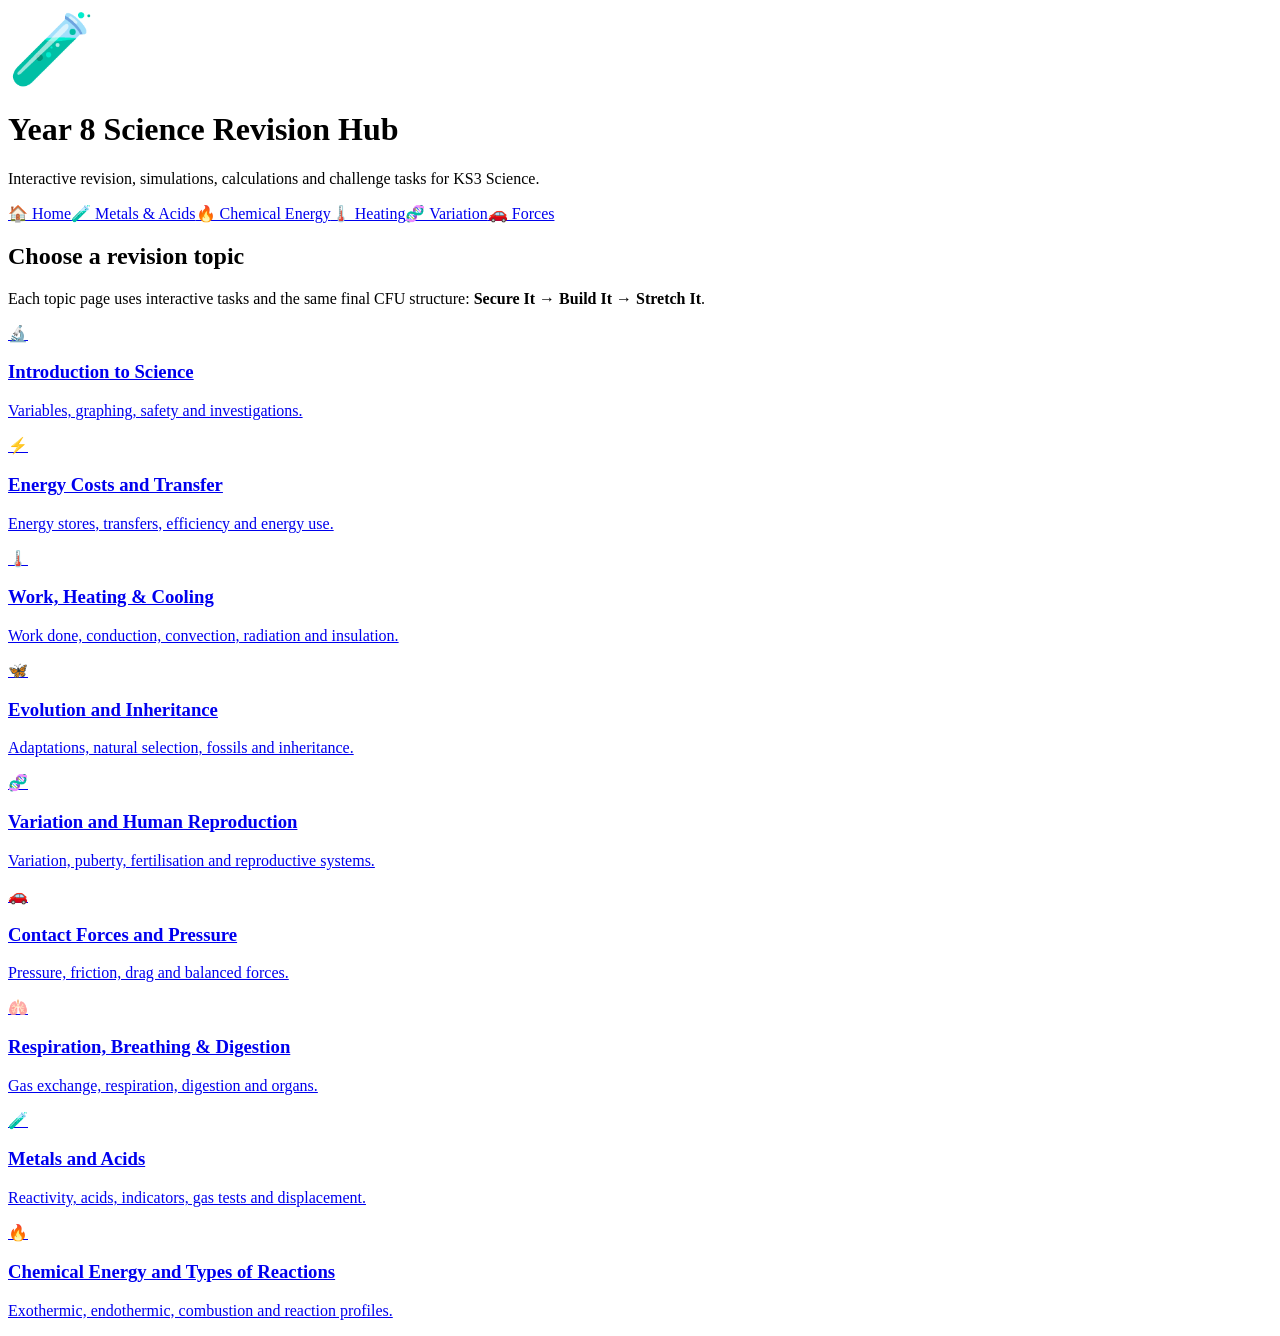
==== index.html @ afc03315 "initial year 8 revision build" ====
<!DOCTYPE html><html lang="en"><head><meta charset="UTF-8"><meta name="viewport" content="width=device-width, initial-scale=1.0"><title>Year 8 Science Revision Hub</title><link rel="stylesheet" href="styles.css"></head><body>
<div class="hero"><div style="font-size:70px">🧪</div><h1>Year 8 Science Revision Hub</h1><p>Interactive revision, simulations, calculations and challenge tasks for KS3 Science.</p></div>
<div class="topnav"><a href="index.html">🏠 Home</a><a href="metals-acids.html">🧪 Metals & Acids</a><a href="chemical-energy-reactions.html">🔥 Chemical Energy</a><a href="work-heating-cooling.html">🌡️ Heating</a><a href="variation-human-reproduction.html">🧬 Variation</a><a href="forces-pressure.html">🚗 Forces</a></div>
<section><h2>Choose a revision topic</h2><p>Each topic page uses interactive tasks and the same final CFU structure: <strong>Secure It → Build It → Stretch It</strong>.</p>
<div class="card-grid">
<a href="introduction-science.html" class="card topic-card"><div class="emoji">🔬</div><h3>Introduction to Science</h3><p>Variables, graphing, safety and investigations.</p></a>
<a href="energy-transfer.html" class="card topic-card"><div class="emoji">⚡</div><h3>Energy Costs and Transfer</h3><p>Energy stores, transfers, efficiency and energy use.</p></a>
<a href="work-heating-cooling.html" class="card topic-card"><div class="emoji">🌡️</div><h3>Work, Heating & Cooling</h3><p>Work done, conduction, convection, radiation and insulation.</p></a>
<a href="evolution-inheritance.html" class="card topic-card"><div class="emoji">🦋</div><h3>Evolution and Inheritance</h3><p>Adaptations, natural selection, fossils and inheritance.</p></a>
<a href="variation-human-reproduction.html" class="card topic-card"><div class="emoji">🧬</div><h3>Variation and Human Reproduction</h3><p>Variation, puberty, fertilisation and reproductive systems.</p></a>
<a href="forces-pressure.html" class="card topic-card"><div class="emoji">🚗</div><h3>Contact Forces and Pressure</h3><p>Pressure, friction, drag and balanced forces.</p></a>
<a href="respiration-digestion.html" class="card topic-card"><div class="emoji">🫁</div><h3>Respiration, Breathing & Digestion</h3><p>Gas exchange, respiration, digestion and organs.</p></a>
<a href="metals-acids.html" class="card topic-card"><div class="emoji">🧪</div><h3>Metals and Acids</h3><p>Reactivity, acids, indicators, gas tests and displacement.</p></a>
<a href="chemical-energy-reactions.html" class="card topic-card"><div class="emoji">🔥</div><h3>Chemical Energy and Types of Reactions</h3><p>Exothermic, endothermic, combustion and reaction profiles.</p></a>
</div></section></body></html>
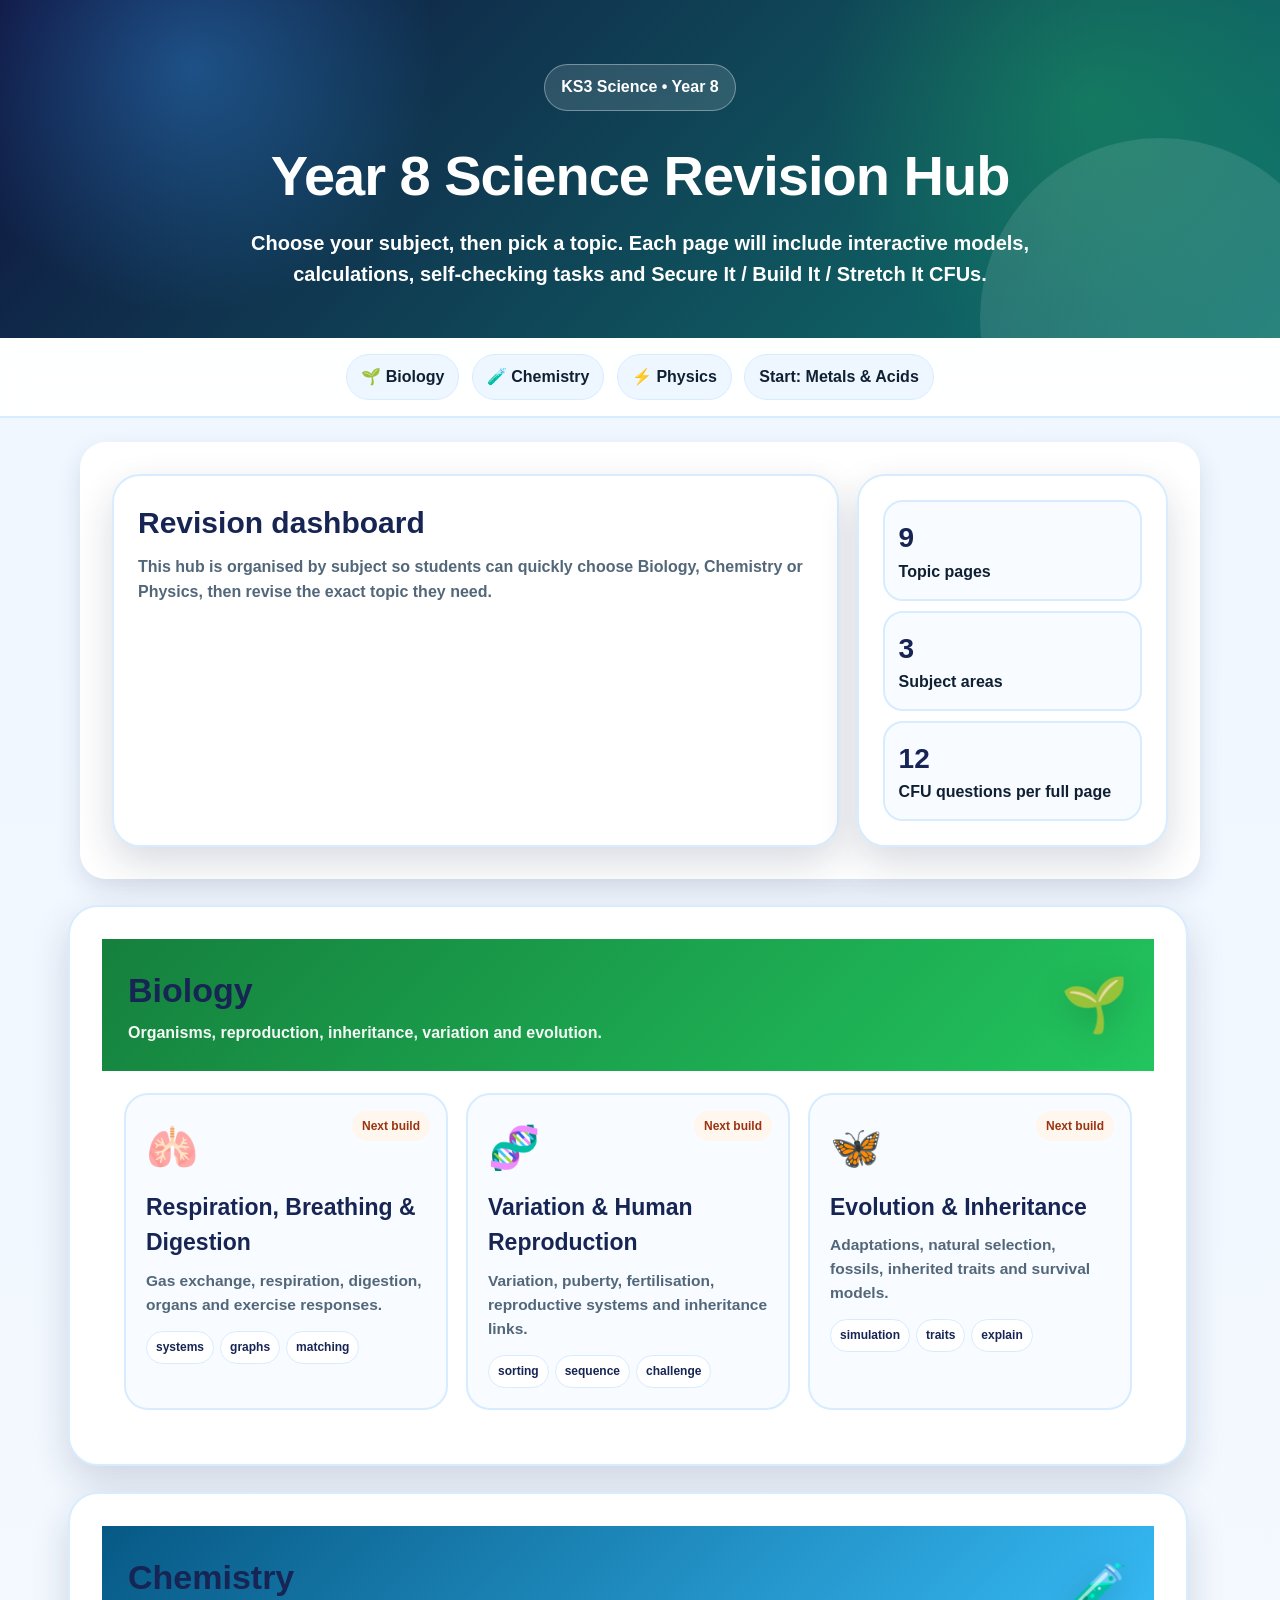
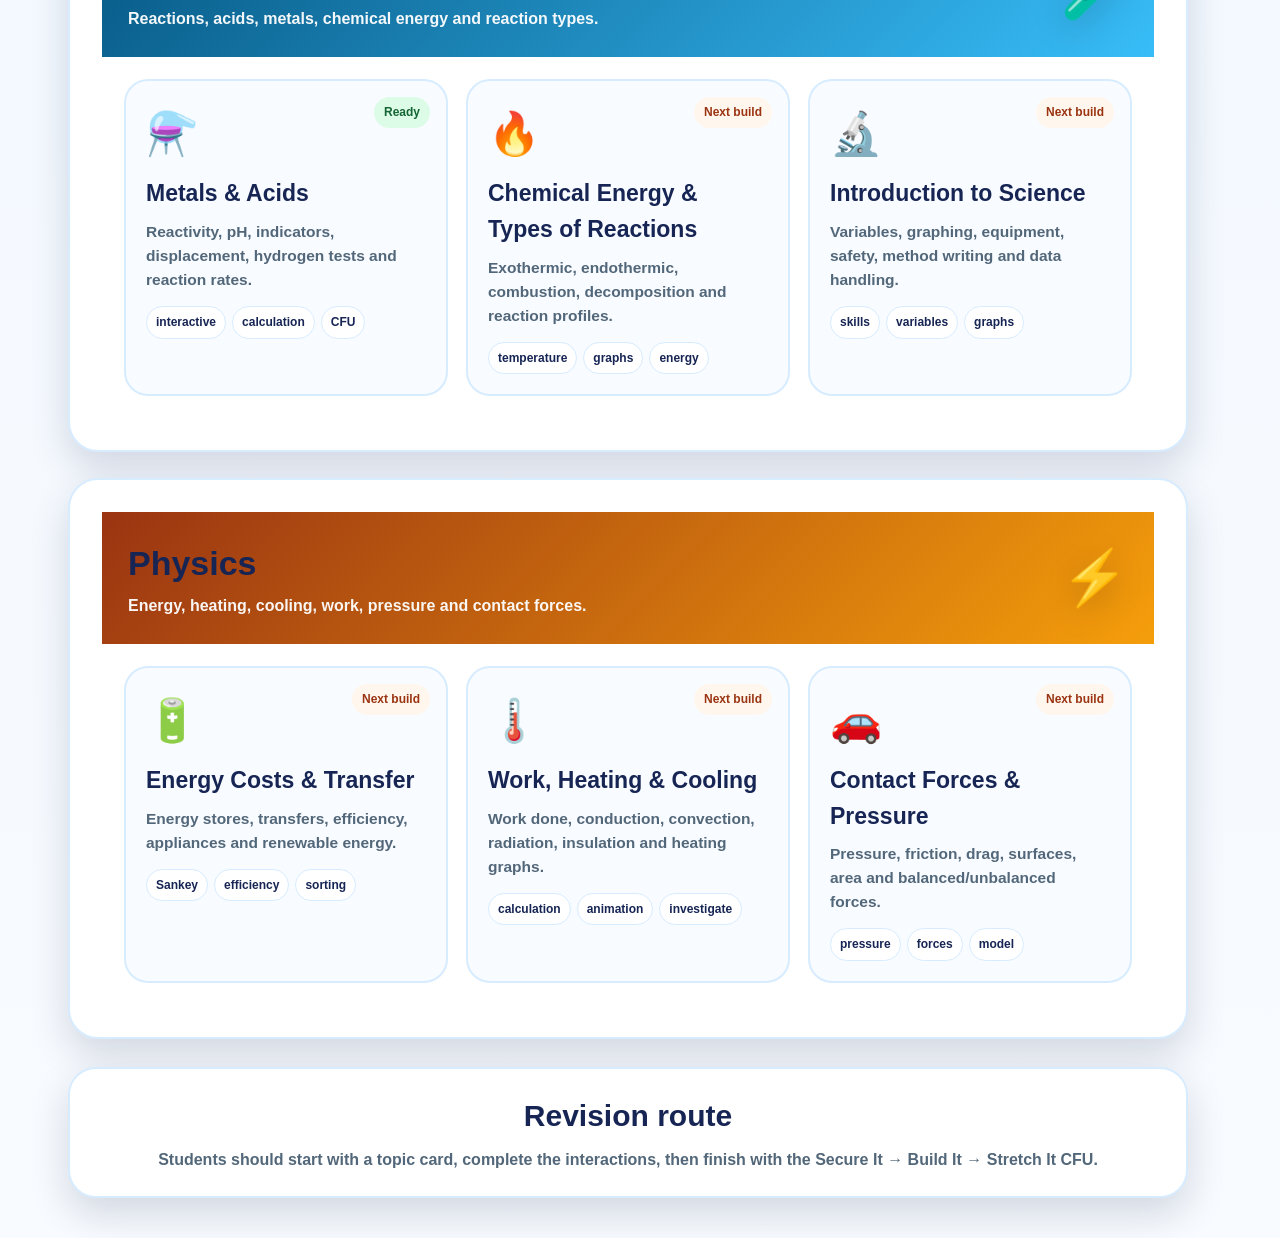
==== commit e6df5a19: "Add files via upload" ====
--- a/index.html
+++ b/index.html
@@ -1,15 +1,316 @@
-<!DOCTYPE html><html lang="en"><head><meta charset="UTF-8"><meta name="viewport" content="width=device-width, initial-scale=1.0"><title>Year 8 Science Revision Hub</title><link rel="stylesheet" href="styles.css"></head><body>
-<div class="hero"><div style="font-size:70px">🧪</div><h1>Year 8 Science Revision Hub</h1><p>Interactive revision, simulations, calculations and challenge tasks for KS3 Science.</p></div>
-<div class="topnav"><a href="index.html">🏠 Home</a><a href="metals-acids.html">🧪 Metals & Acids</a><a href="chemical-energy-reactions.html">🔥 Chemical Energy</a><a href="work-heating-cooling.html">🌡️ Heating</a><a href="variation-human-reproduction.html">🧬 Variation</a><a href="forces-pressure.html">🚗 Forces</a></div>
-<section><h2>Choose a revision topic</h2><p>Each topic page uses interactive tasks and the same final CFU structure: <strong>Secure It → Build It → Stretch It</strong>.</p>
-<div class="card-grid">
-<a href="introduction-science.html" class="card topic-card"><div class="emoji">🔬</div><h3>Introduction to Science</h3><p>Variables, graphing, safety and investigations.</p></a>
-<a href="energy-transfer.html" class="card topic-card"><div class="emoji">⚡</div><h3>Energy Costs and Transfer</h3><p>Energy stores, transfers, efficiency and energy use.</p></a>
-<a href="work-heating-cooling.html" class="card topic-card"><div class="emoji">🌡️</div><h3>Work, Heating & Cooling</h3><p>Work done, conduction, convection, radiation and insulation.</p></a>
-<a href="evolution-inheritance.html" class="card topic-card"><div class="emoji">🦋</div><h3>Evolution and Inheritance</h3><p>Adaptations, natural selection, fossils and inheritance.</p></a>
-<a href="variation-human-reproduction.html" class="card topic-card"><div class="emoji">🧬</div><h3>Variation and Human Reproduction</h3><p>Variation, puberty, fertilisation and reproductive systems.</p></a>
-<a href="forces-pressure.html" class="card topic-card"><div class="emoji">🚗</div><h3>Contact Forces and Pressure</h3><p>Pressure, friction, drag and balanced forces.</p></a>
-<a href="respiration-digestion.html" class="card topic-card"><div class="emoji">🫁</div><h3>Respiration, Breathing & Digestion</h3><p>Gas exchange, respiration, digestion and organs.</p></a>
-<a href="metals-acids.html" class="card topic-card"><div class="emoji">🧪</div><h3>Metals and Acids</h3><p>Reactivity, acids, indicators, gas tests and displacement.</p></a>
-<a href="chemical-energy-reactions.html" class="card topic-card"><div class="emoji">🔥</div><h3>Chemical Energy and Types of Reactions</h3><p>Exothermic, endothermic, combustion and reaction profiles.</p></a>
-</div></section></body></html>+<!DOCTYPE html>
+<html lang="en">
+<head>
+<meta charset="UTF-8">
+<meta name="viewport" content="width=device-width, initial-scale=1.0">
+<title>Year 8 Science Revision Hub</title>
+<link rel="stylesheet" href="styles.css">
+<style>
+:root{
+  --ink:#102033;
+  --muted:#526779;
+  --blue:#38a7ff;
+  --green:#22c55e;
+  --orange:#f59e0b;
+  --purple:#8b5cf6;
+  --red:#ef4444;
+  --bio:#16a34a;
+  --chem:#0ea5e9;
+  --phys:#f97316;
+  --soft:#f8fbff;
+  --border:#d7ecff;
+  --shadow:0 16px 38px rgba(20,30,70,.16);
+}
+*{box-sizing:border-box}
+body{margin:0;font-family:Arial,sans-serif;background:linear-gradient(180deg,#eef6ff,#f8fbff);color:var(--ink)}
+.hero{
+  background:
+    radial-gradient(circle at 15% 20%,rgba(56,167,255,.35),transparent 22%),
+    radial-gradient(circle at 85% 30%,rgba(34,197,94,.28),transparent 24%),
+    linear-gradient(135deg,#10133f,#0f766e);
+  color:white;
+  padding:64px 24px 48px;
+  text-align:center;
+  position:relative;
+  overflow:hidden;
+}
+.hero::after{
+  content:"";
+  position:absolute;
+  inset:auto -60px -160px auto;
+  width:360px;
+  height:360px;
+  border-radius:50%;
+  background:rgba(255,255,255,.11);
+}
+.hero-badge{
+  display:inline-block;
+  padding:10px 16px;
+  border:1px solid rgba(255,255,255,.35);
+  background:rgba(255,255,255,.13);
+  border-radius:999px;
+  font-weight:800;
+  margin-bottom:12px;
+}
+.hero h1{font-size:56px;margin:10px 0 8px;letter-spacing:-1px}
+.hero p{font-size:20px;font-weight:700;margin:0 auto;max-width:850px}
+.quicknav{
+  position:sticky;
+  top:0;
+  z-index:20;
+  background:rgba(255,255,255,.94);
+  backdrop-filter:blur(10px);
+  border-bottom:2px solid var(--border);
+  padding:12px;
+  text-align:center;
+}
+.quicknav a{
+  display:inline-block;
+  text-decoration:none;
+  color:var(--ink);
+  font-weight:800;
+  background:#eef6ff;
+  border:1px solid var(--border);
+  padding:10px 14px;
+  border-radius:999px;
+  margin:4px;
+}
+.wrap{max-width:1180px;margin:24px auto;padding:0 18px}
+.intro-grid{display:grid;grid-template-columns:1.4fr .6fr;gap:18px;margin-bottom:20px}
+.panel{
+  background:white;
+  border:2px solid var(--border);
+  border-radius:28px;
+  box-shadow:var(--shadow);
+  padding:24px;
+}
+.panel h2{margin:0 0 8px;color:#172554;font-size:30px}
+.panel p{margin:0;color:var(--muted);font-weight:650}
+.stats{display:grid;grid-template-columns:1fr;gap:10px}
+.stat{
+  background:#f8fbff;
+  border:2px solid var(--border);
+  border-radius:20px;
+  padding:14px;
+  font-weight:900;
+}
+.stat strong{display:block;font-size:28px;color:#172554}
+.subject-section{
+  margin:26px 0;
+  background:white;
+  border:2px solid var(--border);
+  border-radius:30px;
+  box-shadow:var(--shadow);
+  overflow:hidden;
+}
+.subject-head{
+  display:flex;
+  align-items:center;
+  justify-content:space-between;
+  gap:16px;
+  padding:24px 26px;
+  color:white;
+}
+.subject-head h2{font-size:34px;margin:0}
+.subject-head p{margin:4px 0 0;font-weight:700;opacity:.95}
+.subject-bio .subject-head{background:linear-gradient(135deg,#15803d,#22c55e)}
+.subject-chem .subject-head{background:linear-gradient(135deg,#075985,#38bdf8)}
+.subject-phys .subject-head{background:linear-gradient(135deg,#9a3412,#f59e0b)}
+.subject-icon{font-size:54px;filter:drop-shadow(0 8px 16px rgba(0,0,0,.18))}
+.topic-grid{
+  display:grid;
+  grid-template-columns:repeat(3,1fr);
+  gap:18px;
+  padding:22px;
+}
+.topic-card{
+  display:block;
+  text-decoration:none;
+  color:var(--ink);
+  border:2px solid var(--border);
+  border-radius:24px;
+  padding:20px;
+  background:#f8fbff;
+  min-height:205px;
+  position:relative;
+  transition:.22s;
+}
+.topic-card:hover{
+  transform:translateY(-5px);
+  box-shadow:0 14px 30px rgba(20,30,70,.14);
+  background:white;
+}
+.topic-card .emoji{font-size:42px;margin-bottom:10px}
+.topic-card h3{font-size:23px;margin:0 0 8px;color:#172554}
+.topic-card p{font-size:15.5px;margin:0 0 14px;color:#526779;font-weight:650}
+.tag-row{display:flex;gap:6px;flex-wrap:wrap;margin-top:12px}
+.tag{
+  display:inline-block;
+  padding:6px 9px;
+  border-radius:999px;
+  background:white;
+  border:1px solid var(--border);
+  font-size:12px;
+  font-weight:900;
+  color:#172554;
+}
+.status{
+  position:absolute;
+  top:16px;
+  right:16px;
+  border-radius:999px;
+  padding:6px 10px;
+  font-size:12px;
+  font-weight:900;
+}
+.ready{background:#dcfce7;color:#166534}
+.next{background:#fff7ed;color:#9a3412}
+.footer-panel{
+  margin:28px 0 40px;
+  text-align:center;
+}
+.footer-panel h2{font-size:30px;margin:0 0 8px}
+.footer-panel p{font-weight:700;color:var(--muted)}
+@media(max-width:900px){
+  .hero h1{font-size:42px}
+  .intro-grid{grid-template-columns:1fr}
+  .topic-grid{grid-template-columns:1fr}
+  .subject-head{align-items:flex-start}
+}
+</style>
+</head>
+<body>
+
+<header class="hero">
+  <div class="hero-badge">KS3 Science • Year 8</div>
+  <h1>Year 8 Science Revision Hub</h1>
+  <p>Choose your subject, then pick a topic. Each page will include interactive models, calculations, self-checking tasks and Secure It / Build It / Stretch It CFUs.</p>
+</header>
+
+<nav class="quicknav">
+  <a href="#biology">🌱 Biology</a>
+  <a href="#chemistry">🧪 Chemistry</a>
+  <a href="#physics">⚡ Physics</a>
+  <a href="metals-acids.html">Start: Metals & Acids</a>
+</nav>
+
+<main class="wrap">
+  <section class="intro-grid">
+    <div class="panel">
+      <h2>Revision dashboard</h2>
+      <p>This hub is organised by subject so students can quickly choose Biology, Chemistry or Physics, then revise the exact topic they need.</p>
+    </div>
+    <div class="panel stats">
+      <div class="stat"><strong>9</strong>Topic pages</div>
+      <div class="stat"><strong>3</strong>Subject areas</div>
+      <div class="stat"><strong>12</strong>CFU questions per full page</div>
+    </div>
+  </section>
+
+  <section class="subject-section subject-bio" id="biology">
+    <div class="subject-head">
+      <div>
+        <h2>Biology</h2>
+        <p>Organisms, reproduction, inheritance, variation and evolution.</p>
+      </div>
+      <div class="subject-icon">🌱</div>
+    </div>
+    <div class="topic-grid">
+      <a class="topic-card" href="respiration-digestion.html">
+        <span class="status next">Next build</span>
+        <div class="emoji">🫁</div>
+        <h3>Respiration, Breathing & Digestion</h3>
+        <p>Gas exchange, respiration, digestion, organs and exercise responses.</p>
+        <div class="tag-row"><span class="tag">systems</span><span class="tag">graphs</span><span class="tag">matching</span></div>
+      </a>
+      <a class="topic-card" href="variation-human-reproduction.html">
+        <span class="status next">Next build</span>
+        <div class="emoji">🧬</div>
+        <h3>Variation & Human Reproduction</h3>
+        <p>Variation, puberty, fertilisation, reproductive systems and inheritance links.</p>
+        <div class="tag-row"><span class="tag">sorting</span><span class="tag">sequence</span><span class="tag">challenge</span></div>
+      </a>
+      <a class="topic-card" href="evolution-inheritance.html">
+        <span class="status next">Next build</span>
+        <div class="emoji">🦋</div>
+        <h3>Evolution & Inheritance</h3>
+        <p>Adaptations, natural selection, fossils, inherited traits and survival models.</p>
+        <div class="tag-row"><span class="tag">simulation</span><span class="tag">traits</span><span class="tag">explain</span></div>
+      </a>
+    </div>
+  </section>
+
+  <section class="subject-section subject-chem" id="chemistry">
+    <div class="subject-head">
+      <div>
+        <h2>Chemistry</h2>
+        <p>Reactions, acids, metals, chemical energy and reaction types.</p>
+      </div>
+      <div class="subject-icon">🧪</div>
+    </div>
+    <div class="topic-grid">
+      <a class="topic-card" href="metals-acids.html">
+        <span class="status ready">Ready</span>
+        <div class="emoji">⚗️</div>
+        <h3>Metals & Acids</h3>
+        <p>Reactivity, pH, indicators, displacement, hydrogen tests and reaction rates.</p>
+        <div class="tag-row"><span class="tag">interactive</span><span class="tag">calculation</span><span class="tag">CFU</span></div>
+      </a>
+      <a class="topic-card" href="chemical-energy-reactions.html">
+        <span class="status next">Next build</span>
+        <div class="emoji">🔥</div>
+        <h3>Chemical Energy & Types of Reactions</h3>
+        <p>Exothermic, endothermic, combustion, decomposition and reaction profiles.</p>
+        <div class="tag-row"><span class="tag">temperature</span><span class="tag">graphs</span><span class="tag">energy</span></div>
+      </a>
+      <a class="topic-card" href="introduction-science.html">
+        <span class="status next">Next build</span>
+        <div class="emoji">🔬</div>
+        <h3>Introduction to Science</h3>
+        <p>Variables, graphing, equipment, safety, method writing and data handling.</p>
+        <div class="tag-row"><span class="tag">skills</span><span class="tag">variables</span><span class="tag">graphs</span></div>
+      </a>
+    </div>
+  </section>
+
+  <section class="subject-section subject-phys" id="physics">
+    <div class="subject-head">
+      <div>
+        <h2>Physics</h2>
+        <p>Energy, heating, cooling, work, pressure and contact forces.</p>
+      </div>
+      <div class="subject-icon">⚡</div>
+    </div>
+    <div class="topic-grid">
+      <a class="topic-card" href="energy-transfer.html">
+        <span class="status next">Next build</span>
+        <div class="emoji">🔋</div>
+        <h3>Energy Costs & Transfer</h3>
+        <p>Energy stores, transfers, efficiency, appliances and renewable energy.</p>
+        <div class="tag-row"><span class="tag">Sankey</span><span class="tag">efficiency</span><span class="tag">sorting</span></div>
+      </a>
+      <a class="topic-card" href="work-heating-cooling.html">
+        <span class="status next">Next build</span>
+        <div class="emoji">🌡️</div>
+        <h3>Work, Heating & Cooling</h3>
+        <p>Work done, conduction, convection, radiation, insulation and heating graphs.</p>
+        <div class="tag-row"><span class="tag">calculation</span><span class="tag">animation</span><span class="tag">investigate</span></div>
+      </a>
+      <a class="topic-card" href="forces-pressure.html">
+        <span class="status next">Next build</span>
+        <div class="emoji">🚗</div>
+        <h3>Contact Forces & Pressure</h3>
+        <p>Pressure, friction, drag, surfaces, area and balanced/unbalanced forces.</p>
+        <div class="tag-row"><span class="tag">pressure</span><span class="tag">forces</span><span class="tag">model</span></div>
+      </a>
+    </div>
+  </section>
+
+  <section class="panel footer-panel">
+    <h2>Revision route</h2>
+    <p>Students should start with a topic card, complete the interactions, then finish with the Secure It → Build It → Stretch It CFU.</p>
+  </section>
+</main>
+
+</body>
+</html>
--- a/styles.css
+++ b/styles.css
@@ -0,0 +1 @@
+*{box-sizing:border-box}body{margin:0;font-family:Arial,sans-serif;background:#eef6ff;color:#102033;line-height:1.55}.hero{background:linear-gradient(135deg,#10133f,#0f766e);color:white;text-align:center;padding:58px 20px}.hero h1{font-size:48px;margin:10px 0}.hero p{font-size:20px;font-weight:bold}.topnav{position:sticky;top:0;background:white;padding:12px;text-align:center;border-bottom:2px solid #d7ecff;z-index:10}.topnav a{display:inline-block;margin:4px;padding:10px 14px;background:#eef6ff;border-radius:999px;text-decoration:none;color:#102033;font-weight:bold;border:1px solid #d7ecff}section{max-width:1120px;margin:20px auto;background:white;padding:32px;border-radius:26px;box-shadow:0 10px 25px rgba(20,30,70,.12)}h2{font-size:32px;color:#172554;margin-top:0}h3{color:#172554}.card-grid{display:grid;grid-template-columns:repeat(3,1fr);gap:16px}.card,.task,.quiz-card{border:2px solid #d7ecff;border-radius:22px;padding:20px;background:#f8fbff;margin:16px 0}.card a{text-decoration:none;color:inherit}.topic-card{transition:.2s;min-height:190px}.topic-card:hover{transform:translateY(-4px);box-shadow:0 10px 25px rgba(20,30,70,.12)}.topic-card .emoji{font-size:42px}button{border:0;border-radius:999px;padding:12px 16px;font-weight:bold;cursor:pointer;margin:4px}.primary{background:#38a7ff;color:white}.green{background:#22c55e;color:white}.orange{background:#f59e0b;color:white}.pink{background:#ec4899;color:white}.ghost{background:#eef6ff;color:#102033;border:2px solid #d7ecff}.choice-grid{display:grid;grid-template-columns:repeat(2,1fr);gap:10px}.choice{text-align:left;background:white;border:2px solid #d7ecff;color:#102033}.choice.correct{background:#dcfce7;border-color:#22c55e}.choice.wrong{background:#fff1f2;border-color:#ef4444}.feedback{font-weight:bold;margin-top:10px}.ok{color:#15803d}.no{color:#dc2626}.controls,.output{display:grid;grid-template-columns:repeat(3,1fr);gap:12px;margin:16px 0}.control,.output div{background:white;border:2px solid #d7ecff;border-radius:18px;padding:14px;text-align:center;font-weight:bold}input[type=range]{width:100%}.output strong,.control strong{display:block;font-size:24px;color:#172554;margin:6px 0}.answer{display:none;margin-top:14px;background:#dcfce7;border-left:6px solid #22c55e;border-radius:14px;padding:14px;font-weight:bold}.answer.show{display:block}textarea{width:100%;min-height:90px;border:2px solid #d7ecff;border-radius:16px;padding:12px;font-size:16px}.diagram-row{display:grid;grid-template-columns:1.1fr .9fr;gap:18px}.svg-card{background:white;border:2px solid #d7ecff;border-radius:22px;padding:16px;margin:14px 0}svg.model{width:100%;max-width:680px;display:block;margin:auto;background:#fbfdff;border:2px solid #d7ecff;border-radius:22px}.text{font-size:18px;font-weight:800;fill:#172554}.smallText{font-size:14px;font-weight:800;fill:#172554}.info-box{background:#fff7ed;border:2px solid #fed7aa;border-radius:18px;padding:14px;font-weight:bold;color:#7c2d12;margin-top:12px}.quiz-band{padding:18px;border-radius:20px;margin:18px 0}.secure{background:#ecfdf5;border:2px solid #86efac}.build{background:#eef6ff;border:2px solid #93c5fd}.stretch{background:#fff7ed;border:2px solid #fed7aa}.quiz-score{font-size:22px;font-weight:bold;padding:16px;background:#eef6ff;border-radius:18px}.calc-input{display:flex;gap:10px;flex-wrap:wrap;align-items:center;margin-top:10px}.calc-input input{padding:12px;border:2px solid #d7ecff;border-radius:14px;font-size:16px;max-width:150px}.metal-chip{display:inline-block;border:2px solid #d7ecff;background:white;border-radius:14px;padding:10px 14px;margin:6px;font-weight:bold;cursor:pointer}.metal-chip.selected{background:#38a7ff;color:white}.phbox{height:44px;border-radius:14px;border:2px solid #d7ecff;margin-top:10px;background:#ef4444;transition:.3s}.bubble{fill:#38bdf8;opacity:0}.bubbleOn{animation:bubble 1.4s infinite}@keyframes bubble{0%{opacity:0;transform:translateY(0)}50%{opacity:1}100%{opacity:0;transform:translateY(-45px)}}@media(max-width:850px){.card-grid,.controls,.output,.choice-grid,.diagram-row{grid-template-columns:1fr}.topnav{position:static}.hero h1{font-size:36px}.text{font-size:15px}.smallText{font-size:12px}}
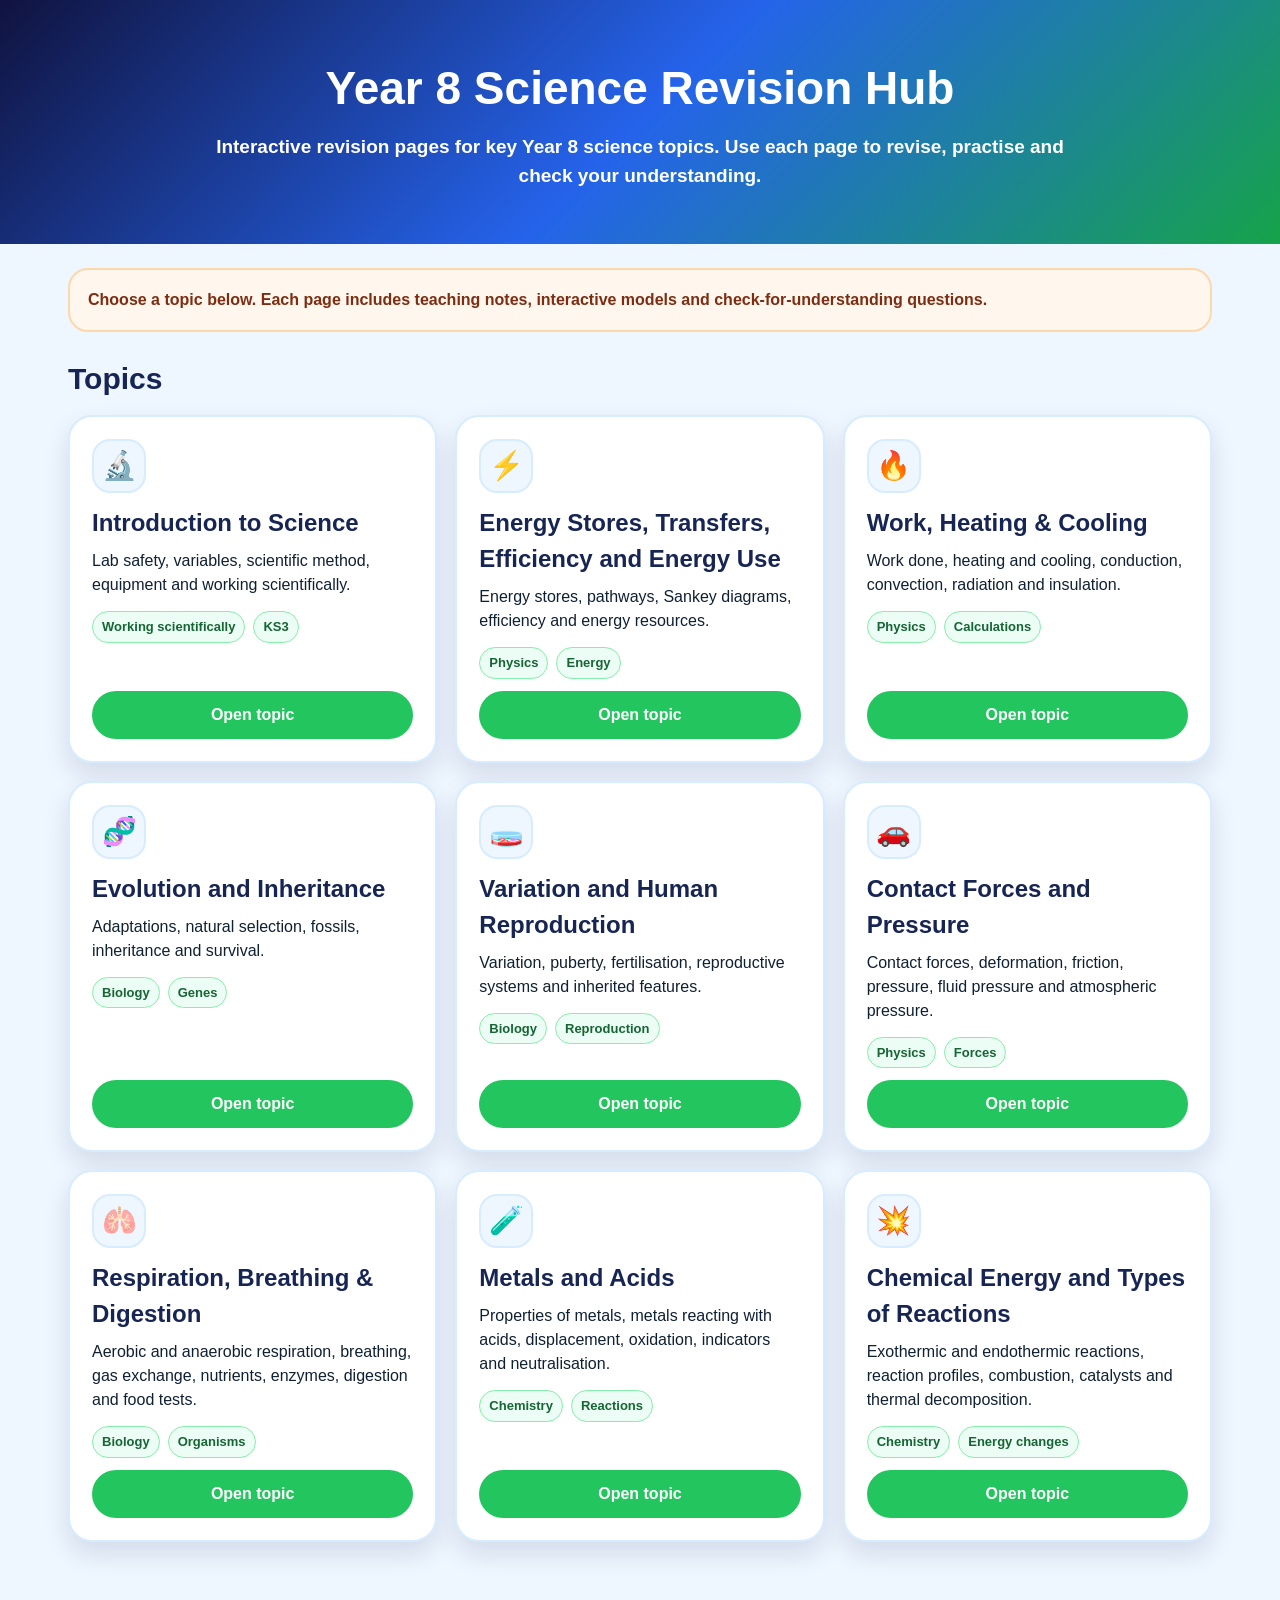
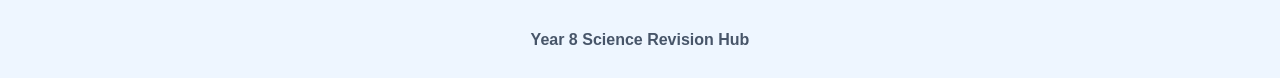
==== commit 1edc0838: "Add files via upload" ====
--- a/index.html
+++ b/index.html
@@ -4,313 +4,91 @@
 <meta charset="UTF-8">
 <meta name="viewport" content="width=device-width, initial-scale=1.0">
 <title>Year 8 Science Revision Hub</title>
-<link rel="stylesheet" href="styles.css">
 <style>
-:root{
-  --ink:#102033;
-  --muted:#526779;
-  --blue:#38a7ff;
-  --green:#22c55e;
-  --orange:#f59e0b;
-  --purple:#8b5cf6;
-  --red:#ef4444;
-  --bio:#16a34a;
-  --chem:#0ea5e9;
-  --phys:#f97316;
-  --soft:#f8fbff;
-  --border:#d7ecff;
-  --shadow:0 16px 38px rgba(20,30,70,.16);
-}
 *{box-sizing:border-box}
-body{margin:0;font-family:Arial,sans-serif;background:linear-gradient(180deg,#eef6ff,#f8fbff);color:var(--ink)}
-.hero{
-  background:
-    radial-gradient(circle at 15% 20%,rgba(56,167,255,.35),transparent 22%),
-    radial-gradient(circle at 85% 30%,rgba(34,197,94,.28),transparent 24%),
-    linear-gradient(135deg,#10133f,#0f766e);
-  color:white;
-  padding:64px 24px 48px;
-  text-align:center;
-  position:relative;
-  overflow:hidden;
-}
-.hero::after{
-  content:"";
-  position:absolute;
-  inset:auto -60px -160px auto;
-  width:360px;
-  height:360px;
-  border-radius:50%;
-  background:rgba(255,255,255,.11);
-}
-.hero-badge{
-  display:inline-block;
-  padding:10px 16px;
-  border:1px solid rgba(255,255,255,.35);
-  background:rgba(255,255,255,.13);
-  border-radius:999px;
-  font-weight:800;
-  margin-bottom:12px;
-}
-.hero h1{font-size:56px;margin:10px 0 8px;letter-spacing:-1px}
-.hero p{font-size:20px;font-weight:700;margin:0 auto;max-width:850px}
-.quicknav{
-  position:sticky;
-  top:0;
-  z-index:20;
-  background:rgba(255,255,255,.94);
-  backdrop-filter:blur(10px);
-  border-bottom:2px solid var(--border);
-  padding:12px;
-  text-align:center;
-}
-.quicknav a{
-  display:inline-block;
-  text-decoration:none;
-  color:var(--ink);
-  font-weight:800;
-  background:#eef6ff;
-  border:1px solid var(--border);
-  padding:10px 14px;
-  border-radius:999px;
-  margin:4px;
-}
-.wrap{max-width:1180px;margin:24px auto;padding:0 18px}
-.intro-grid{display:grid;grid-template-columns:1.4fr .6fr;gap:18px;margin-bottom:20px}
-.panel{
-  background:white;
-  border:2px solid var(--border);
-  border-radius:28px;
-  box-shadow:var(--shadow);
-  padding:24px;
-}
-.panel h2{margin:0 0 8px;color:#172554;font-size:30px}
-.panel p{margin:0;color:var(--muted);font-weight:650}
-.stats{display:grid;grid-template-columns:1fr;gap:10px}
-.stat{
-  background:#f8fbff;
-  border:2px solid var(--border);
-  border-radius:20px;
-  padding:14px;
-  font-weight:900;
-}
-.stat strong{display:block;font-size:28px;color:#172554}
-.subject-section{
-  margin:26px 0;
-  background:white;
-  border:2px solid var(--border);
-  border-radius:30px;
-  box-shadow:var(--shadow);
-  overflow:hidden;
-}
-.subject-head{
-  display:flex;
-  align-items:center;
-  justify-content:space-between;
-  gap:16px;
-  padding:24px 26px;
-  color:white;
-}
-.subject-head h2{font-size:34px;margin:0}
-.subject-head p{margin:4px 0 0;font-weight:700;opacity:.95}
-.subject-bio .subject-head{background:linear-gradient(135deg,#15803d,#22c55e)}
-.subject-chem .subject-head{background:linear-gradient(135deg,#075985,#38bdf8)}
-.subject-phys .subject-head{background:linear-gradient(135deg,#9a3412,#f59e0b)}
-.subject-icon{font-size:54px;filter:drop-shadow(0 8px 16px rgba(0,0,0,.18))}
-.topic-grid{
-  display:grid;
-  grid-template-columns:repeat(3,1fr);
-  gap:18px;
-  padding:22px;
-}
-.topic-card{
-  display:block;
-  text-decoration:none;
-  color:var(--ink);
-  border:2px solid var(--border);
-  border-radius:24px;
-  padding:20px;
-  background:#f8fbff;
-  min-height:205px;
-  position:relative;
-  transition:.22s;
-}
-.topic-card:hover{
-  transform:translateY(-5px);
-  box-shadow:0 14px 30px rgba(20,30,70,.14);
-  background:white;
-}
-.topic-card .emoji{font-size:42px;margin-bottom:10px}
-.topic-card h3{font-size:23px;margin:0 0 8px;color:#172554}
-.topic-card p{font-size:15.5px;margin:0 0 14px;color:#526779;font-weight:650}
-.tag-row{display:flex;gap:6px;flex-wrap:wrap;margin-top:12px}
-.tag{
-  display:inline-block;
-  padding:6px 9px;
-  border-radius:999px;
-  background:white;
-  border:1px solid var(--border);
-  font-size:12px;
-  font-weight:900;
-  color:#172554;
-}
-.status{
-  position:absolute;
-  top:16px;
-  right:16px;
-  border-radius:999px;
-  padding:6px 10px;
-  font-size:12px;
-  font-weight:900;
-}
-.ready{background:#dcfce7;color:#166534}
-.next{background:#fff7ed;color:#9a3412}
-.footer-panel{
-  margin:28px 0 40px;
-  text-align:center;
-}
-.footer-panel h2{font-size:30px;margin:0 0 8px}
-.footer-panel p{font-weight:700;color:var(--muted)}
-@media(max-width:900px){
-  .hero h1{font-size:42px}
-  .intro-grid{grid-template-columns:1fr}
-  .topic-grid{grid-template-columns:1fr}
-  .subject-head{align-items:flex-start}
-}
+body{margin:0;font-family:Arial,Helvetica,sans-serif;background:#eef6ff;color:#102033;line-height:1.5}
+.hero{background:linear-gradient(135deg,#10133f,#2563eb,#16a34a);color:white;padding:54px 20px;text-align:center}
+.hero h1{font-size:46px;margin:0 0 10px}
+.hero p{max-width:850px;margin:0 auto;font-size:19px;font-weight:800}
+.wrap{max-width:1180px;margin:24px auto;padding:0 18px 36px}
+.notice{background:#fff7ed;border:2px solid #fed7aa;border-radius:20px;padding:18px;color:#7c2d12;font-weight:900;margin-bottom:20px}
+.grid{display:grid;grid-template-columns:repeat(3,1fr);gap:18px}
+.card{background:white;border:2px solid #d7ecff;border-radius:24px;padding:22px;box-shadow:0 12px 26px rgba(20,30,70,.12);min-height:210px;display:flex;flex-direction:column;justify-content:space-between}
+.card:hover{transform:translateY(-3px);transition:.2s;box-shadow:0 16px 32px rgba(20,30,70,.18)}
+.icon{width:54px;height:54px;border-radius:18px;display:grid;place-items:center;font-size:28px;background:#eef6ff;border:2px solid #d7ecff;margin-bottom:12px}
+h2{margin:0 0 8px;color:#172554;font-size:24px}
+p{margin:0 0 14px}
+.meta{display:flex;gap:8px;flex-wrap:wrap;margin:12px 0}
+.tag{background:#ecfdf5;color:#166534;border:1px solid #86efac;border-radius:999px;padding:5px 9px;font-size:13px;font-weight:900}
+a.button{display:inline-block;text-decoration:none;background:#22c55e;color:white;font-weight:900;padding:12px 16px;border-radius:999px;text-align:center}
+a.button:hover{background:#16a34a}
+.section-title{color:#172554;font-size:30px;margin:24px 0 14px}
+.footer{text-align:center;color:#475569;font-weight:800;padding:26px}
+@media(max-width:950px){.grid{grid-template-columns:repeat(2,1fr)}.hero h1{font-size:38px}}
+@media(max-width:650px){.grid{grid-template-columns:1fr}.hero h1{font-size:32px}.hero p{font-size:16px}}
 </style>
 </head>
 <body>
-
 <header class="hero">
-  <div class="hero-badge">KS3 Science • Year 8</div>
   <h1>Year 8 Science Revision Hub</h1>
-  <p>Choose your subject, then pick a topic. Each page will include interactive models, calculations, self-checking tasks and Secure It / Build It / Stretch It CFUs.</p>
+  <p>Interactive revision pages for key Year 8 science topics. Use each page to revise, practise and check your understanding.</p>
 </header>
 
-<nav class="quicknav">
-  <a href="#biology">🌱 Biology</a>
-  <a href="#chemistry">🧪 Chemistry</a>
-  <a href="#physics">⚡ Physics</a>
-  <a href="metals-acids.html">Start: Metals & Acids</a>
-</nav>
+<main class="wrap">
+  <div class="notice">
+    Choose a topic below. Each page includes teaching notes, interactive models and check-for-understanding questions.
+  </div>
 
-<main class="wrap">
-  <section class="intro-grid">
-    <div class="panel">
-      <h2>Revision dashboard</h2>
-      <p>This hub is organised by subject so students can quickly choose Biology, Chemistry or Physics, then revise the exact topic they need.</p>
-    </div>
-    <div class="panel stats">
-      <div class="stat"><strong>9</strong>Topic pages</div>
-      <div class="stat"><strong>3</strong>Subject areas</div>
-      <div class="stat"><strong>12</strong>CFU questions per full page</div>
-    </div>
-  </section>
+  <h2 class="section-title">Topics</h2>
 
-  <section class="subject-section subject-bio" id="biology">
-    <div class="subject-head">
-      <div>
-        <h2>Biology</h2>
-        <p>Organisms, reproduction, inheritance, variation and evolution.</p>
-      </div>
-      <div class="subject-icon">🌱</div>
-    </div>
-    <div class="topic-grid">
-      <a class="topic-card" href="respiration-digestion.html">
-        <span class="status next">Next build</span>
-        <div class="emoji">🫁</div>
-        <h3>Respiration, Breathing & Digestion</h3>
-        <p>Gas exchange, respiration, digestion, organs and exercise responses.</p>
-        <div class="tag-row"><span class="tag">systems</span><span class="tag">graphs</span><span class="tag">matching</span></div>
-      </a>
-      <a class="topic-card" href="variation-human-reproduction.html">
-        <span class="status next">Next build</span>
-        <div class="emoji">🧬</div>
-        <h3>Variation & Human Reproduction</h3>
-        <p>Variation, puberty, fertilisation, reproductive systems and inheritance links.</p>
-        <div class="tag-row"><span class="tag">sorting</span><span class="tag">sequence</span><span class="tag">challenge</span></div>
-      </a>
-      <a class="topic-card" href="evolution-inheritance.html">
-        <span class="status next">Next build</span>
-        <div class="emoji">🦋</div>
-        <h3>Evolution & Inheritance</h3>
-        <p>Adaptations, natural selection, fossils, inherited traits and survival models.</p>
-        <div class="tag-row"><span class="tag">simulation</span><span class="tag">traits</span><span class="tag">explain</span></div>
-      </a>
-    </div>
-  </section>
+  <div class="grid">
+    <article class="card">
+      <div><div class="icon">🔬</div><h2>Introduction to Science</h2><p>Lab safety, variables, scientific method, equipment and working scientifically.</p><div class="meta"><span class="tag">Working scientifically</span><span class="tag">KS3</span></div></div>
+      <a class="button" href="introduction-science.html">Open topic</a>
+    </article>
 
-  <section class="subject-section subject-chem" id="chemistry">
-    <div class="subject-head">
-      <div>
-        <h2>Chemistry</h2>
-        <p>Reactions, acids, metals, chemical energy and reaction types.</p>
-      </div>
-      <div class="subject-icon">🧪</div>
-    </div>
-    <div class="topic-grid">
-      <a class="topic-card" href="metals-acids.html">
-        <span class="status ready">Ready</span>
-        <div class="emoji">⚗️</div>
-        <h3>Metals & Acids</h3>
-        <p>Reactivity, pH, indicators, displacement, hydrogen tests and reaction rates.</p>
-        <div class="tag-row"><span class="tag">interactive</span><span class="tag">calculation</span><span class="tag">CFU</span></div>
-      </a>
-      <a class="topic-card" href="chemical-energy-reactions.html">
-        <span class="status next">Next build</span>
-        <div class="emoji">🔥</div>
-        <h3>Chemical Energy & Types of Reactions</h3>
-        <p>Exothermic, endothermic, combustion, decomposition and reaction profiles.</p>
-        <div class="tag-row"><span class="tag">temperature</span><span class="tag">graphs</span><span class="tag">energy</span></div>
-      </a>
-      <a class="topic-card" href="introduction-science.html">
-        <span class="status next">Next build</span>
-        <div class="emoji">🔬</div>
-        <h3>Introduction to Science</h3>
-        <p>Variables, graphing, equipment, safety, method writing and data handling.</p>
-        <div class="tag-row"><span class="tag">skills</span><span class="tag">variables</span><span class="tag">graphs</span></div>
-      </a>
-    </div>
-  </section>
+    <article class="card">
+      <div><div class="icon">⚡</div><h2>Energy Stores, Transfers, Efficiency and Energy Use</h2><p>Energy stores, pathways, Sankey diagrams, efficiency and energy resources.</p><div class="meta"><span class="tag">Physics</span><span class="tag">Energy</span></div></div>
+      <a class="button" href="energy-transfer.html">Open topic</a>
+    </article>
 
-  <section class="subject-section subject-phys" id="physics">
-    <div class="subject-head">
-      <div>
-        <h2>Physics</h2>
-        <p>Energy, heating, cooling, work, pressure and contact forces.</p>
-      </div>
-      <div class="subject-icon">⚡</div>
-    </div>
-    <div class="topic-grid">
-      <a class="topic-card" href="energy-transfer.html">
-        <span class="status next">Next build</span>
-        <div class="emoji">🔋</div>
-        <h3>Energy Costs & Transfer</h3>
-        <p>Energy stores, transfers, efficiency, appliances and renewable energy.</p>
-        <div class="tag-row"><span class="tag">Sankey</span><span class="tag">efficiency</span><span class="tag">sorting</span></div>
-      </a>
-      <a class="topic-card" href="work-heating-cooling.html">
-        <span class="status next">Next build</span>
-        <div class="emoji">🌡️</div>
-        <h3>Work, Heating & Cooling</h3>
-        <p>Work done, conduction, convection, radiation, insulation and heating graphs.</p>
-        <div class="tag-row"><span class="tag">calculation</span><span class="tag">animation</span><span class="tag">investigate</span></div>
-      </a>
-      <a class="topic-card" href="forces-pressure.html">
-        <span class="status next">Next build</span>
-        <div class="emoji">🚗</div>
-        <h3>Contact Forces & Pressure</h3>
-        <p>Pressure, friction, drag, surfaces, area and balanced/unbalanced forces.</p>
-        <div class="tag-row"><span class="tag">pressure</span><span class="tag">forces</span><span class="tag">model</span></div>
-      </a>
-    </div>
-  </section>
+    <article class="card">
+      <div><div class="icon">🔥</div><h2>Work, Heating & Cooling</h2><p>Work done, heating and cooling, conduction, convection, radiation and insulation.</p><div class="meta"><span class="tag">Physics</span><span class="tag">Calculations</span></div></div>
+      <a class="button" href="work-heating-cooling.html">Open topic</a>
+    </article>
 
-  <section class="panel footer-panel">
-    <h2>Revision route</h2>
-    <p>Students should start with a topic card, complete the interactions, then finish with the Secure It → Build It → Stretch It CFU.</p>
-  </section>
+    <article class="card">
+      <div><div class="icon">🧬</div><h2>Evolution and Inheritance</h2><p>Adaptations, natural selection, fossils, inheritance and survival.</p><div class="meta"><span class="tag">Biology</span><span class="tag">Genes</span></div></div>
+      <a class="button" href="evolution-inheritance.html">Open topic</a>
+    </article>
+
+    <article class="card">
+      <div><div class="icon">🧫</div><h2>Variation and Human Reproduction</h2><p>Variation, puberty, fertilisation, reproductive systems and inherited features.</p><div class="meta"><span class="tag">Biology</span><span class="tag">Reproduction</span></div></div>
+      <a class="button" href="variation-human-reproduction.html">Open topic</a>
+    </article>
+
+    <article class="card">
+      <div><div class="icon">🚗</div><h2>Contact Forces and Pressure</h2><p>Contact forces, deformation, friction, pressure, fluid pressure and atmospheric pressure.</p><div class="meta"><span class="tag">Physics</span><span class="tag">Forces</span></div></div>
+      <a class="button" href="forces-pressure.html">Open topic</a>
+    </article>
+
+    <article class="card">
+      <div><div class="icon">🫁</div><h2>Respiration, Breathing & Digestion</h2><p>Aerobic and anaerobic respiration, breathing, gas exchange, nutrients, enzymes, digestion and food tests.</p><div class="meta"><span class="tag">Biology</span><span class="tag">Organisms</span></div></div>
+      <a class="button" href="respiration-breathing-digestion.html">Open topic</a>
+    </article>
+
+    <article class="card">
+      <div><div class="icon">🧪</div><h2>Metals and Acids</h2><p>Properties of metals, metals reacting with acids, displacement, oxidation, indicators and neutralisation.</p><div class="meta"><span class="tag">Chemistry</span><span class="tag">Reactions</span></div></div>
+      <a class="button" href="metals-acids.html">Open topic</a>
+    </article>
+
+    <article class="card">
+      <div><div class="icon">💥</div><h2>Chemical Energy and Types of Reactions</h2><p>Exothermic and endothermic reactions, reaction profiles, combustion, catalysts and thermal decomposition.</p><div class="meta"><span class="tag">Chemistry</span><span class="tag">Energy changes</span></div></div>
+      <a class="button" href="chemical-energy-reactions.html">Open topic</a>
+    </article>
+  </div>
 </main>
 
+<footer class="footer">Year 8 Science Revision Hub</footer>
 </body>
 </html>
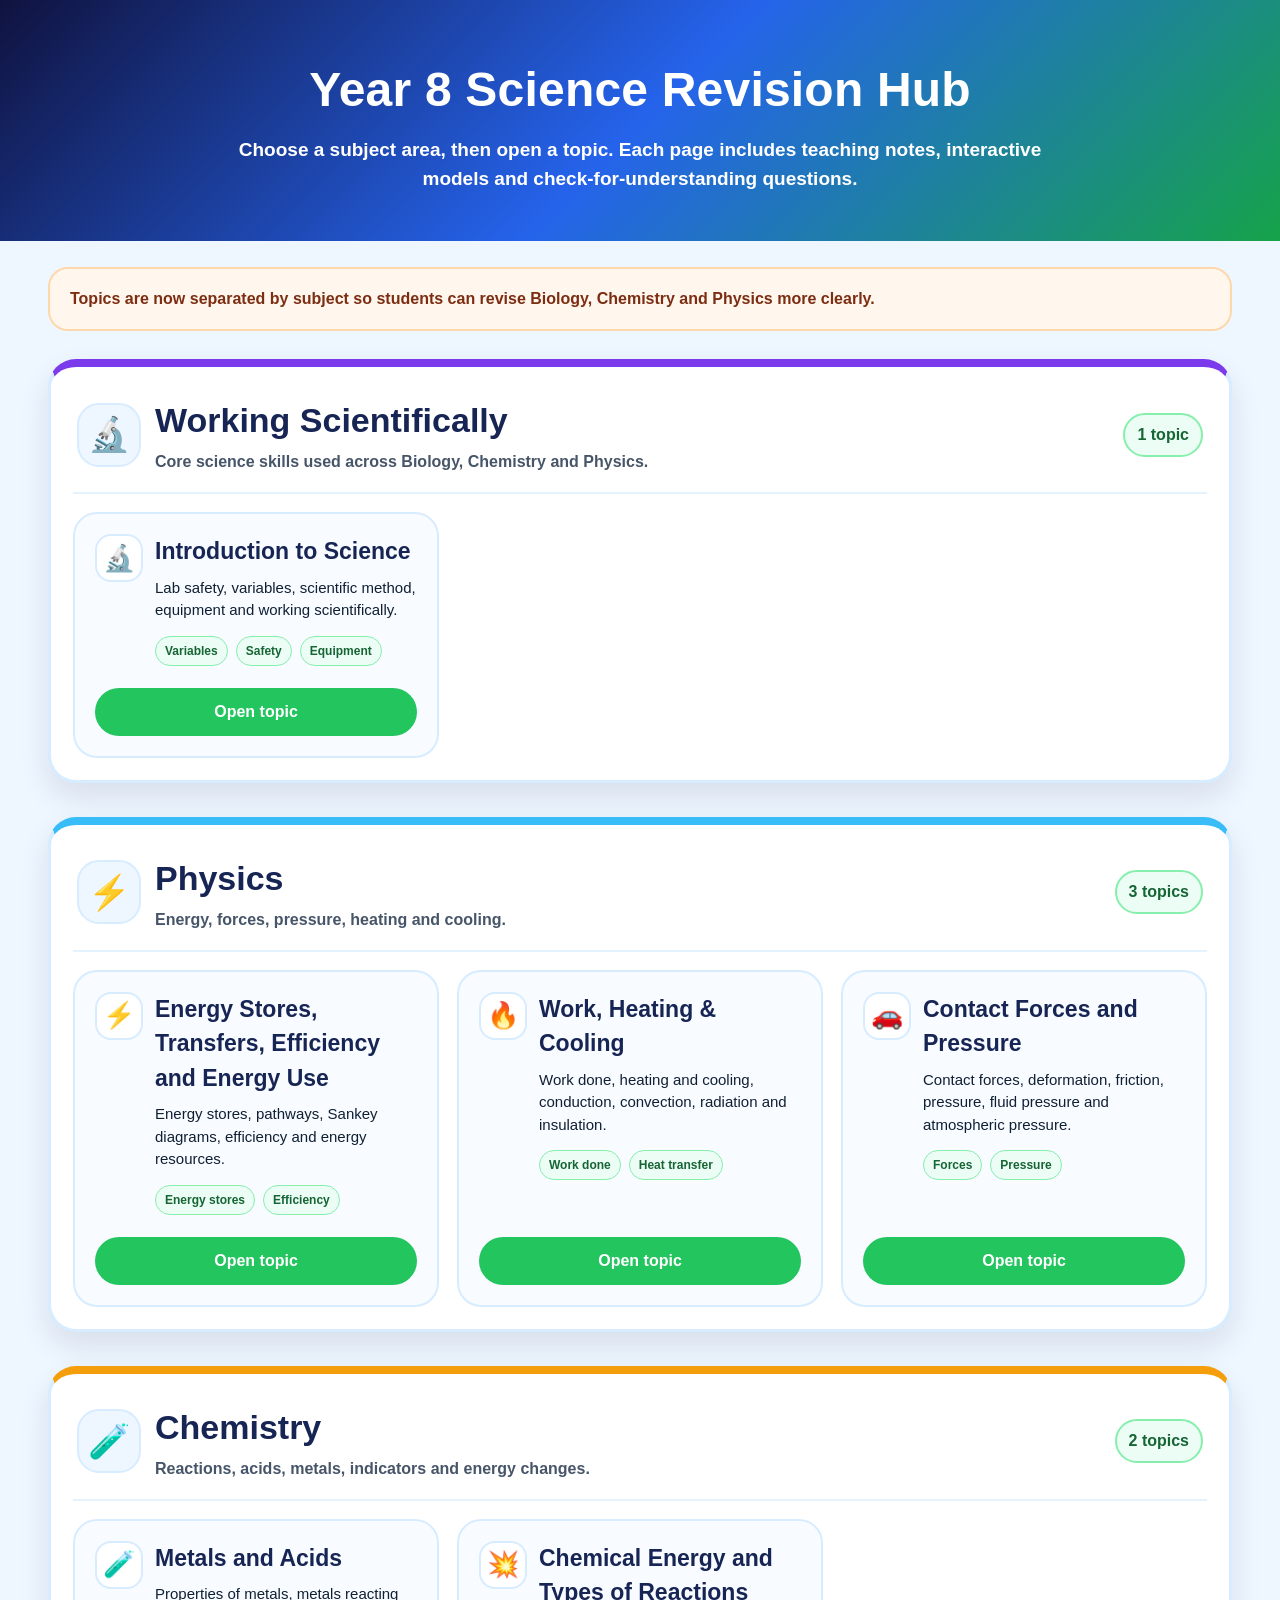
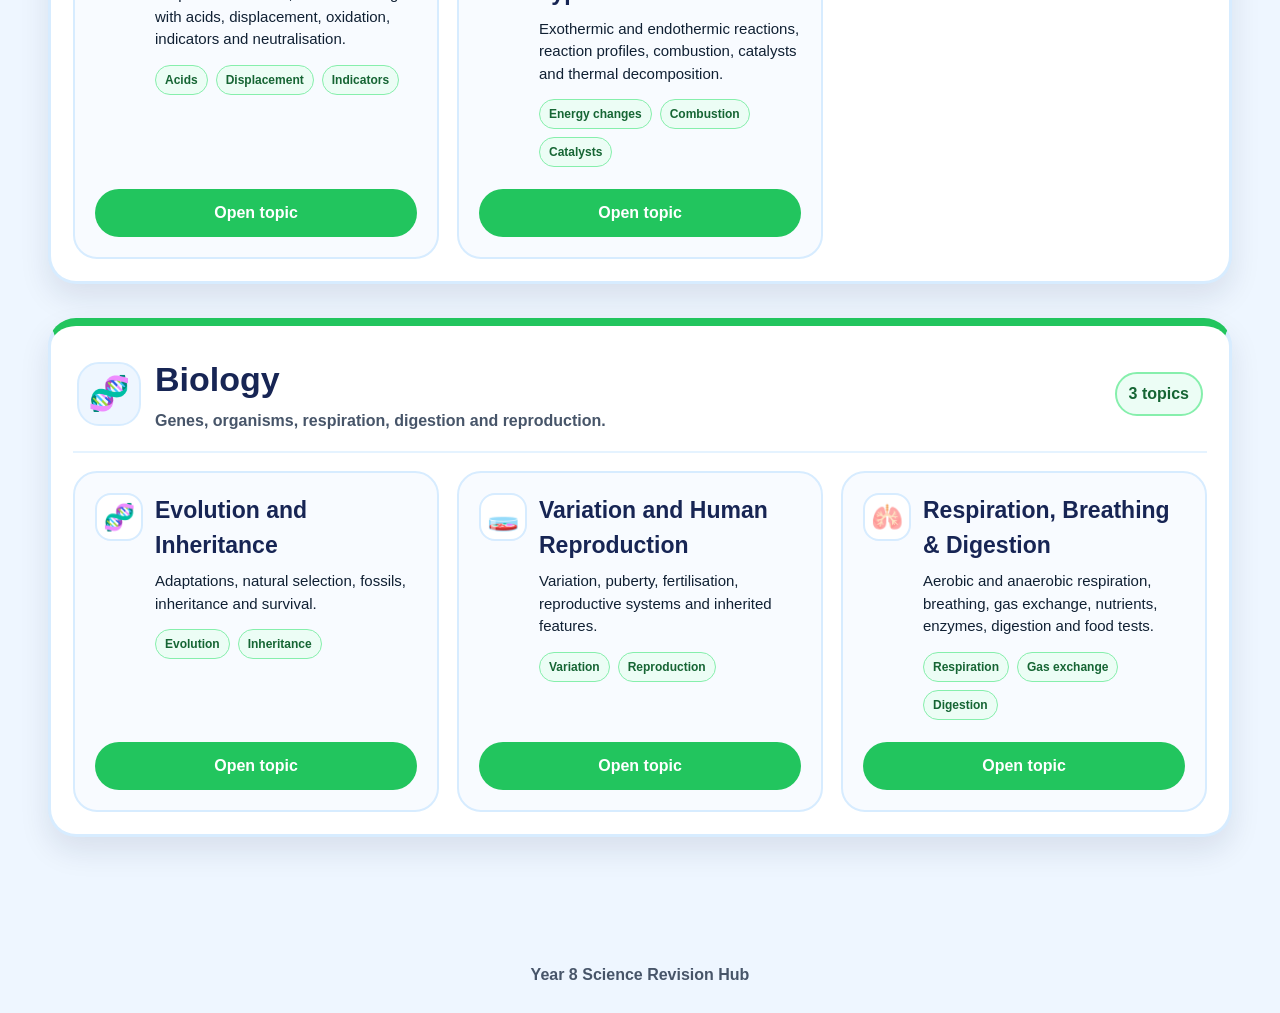
==== commit a2c28798: "Add files via upload" ====
--- a/index.html
+++ b/index.html
@@ -6,87 +6,378 @@
 <title>Year 8 Science Revision Hub</title>
 <style>
 *{box-sizing:border-box}
-body{margin:0;font-family:Arial,Helvetica,sans-serif;background:#eef6ff;color:#102033;line-height:1.5}
-.hero{background:linear-gradient(135deg,#10133f,#2563eb,#16a34a);color:white;padding:54px 20px;text-align:center}
-.hero h1{font-size:46px;margin:0 0 10px}
-.hero p{max-width:850px;margin:0 auto;font-size:19px;font-weight:800}
-.wrap{max-width:1180px;margin:24px auto;padding:0 18px 36px}
-.notice{background:#fff7ed;border:2px solid #fed7aa;border-radius:20px;padding:18px;color:#7c2d12;font-weight:900;margin-bottom:20px}
-.grid{display:grid;grid-template-columns:repeat(3,1fr);gap:18px}
-.card{background:white;border:2px solid #d7ecff;border-radius:24px;padding:22px;box-shadow:0 12px 26px rgba(20,30,70,.12);min-height:210px;display:flex;flex-direction:column;justify-content:space-between}
-.card:hover{transform:translateY(-3px);transition:.2s;box-shadow:0 16px 32px rgba(20,30,70,.18)}
-.icon{width:54px;height:54px;border-radius:18px;display:grid;place-items:center;font-size:28px;background:#eef6ff;border:2px solid #d7ecff;margin-bottom:12px}
-h2{margin:0 0 8px;color:#172554;font-size:24px}
-p{margin:0 0 14px}
-.meta{display:flex;gap:8px;flex-wrap:wrap;margin:12px 0}
-.tag{background:#ecfdf5;color:#166534;border:1px solid #86efac;border-radius:999px;padding:5px 9px;font-size:13px;font-weight:900}
-a.button{display:inline-block;text-decoration:none;background:#22c55e;color:white;font-weight:900;padding:12px 16px;border-radius:999px;text-align:center}
+body{
+  margin:0;
+  font-family:Arial,Helvetica,sans-serif;
+  background:#eef6ff;
+  color:#102033;
+  line-height:1.5;
+}
+.hero{
+  background:linear-gradient(135deg,#10133f,#2563eb,#16a34a);
+  color:white;
+  padding:54px 20px 48px;
+  text-align:center;
+}
+.hero h1{
+  font-size:48px;
+  margin:0 0 10px;
+  letter-spacing:.2px;
+}
+.hero p{
+  max-width:860px;
+  margin:0 auto;
+  font-size:19px;
+  font-weight:800;
+}
+.wrap{
+  max-width:1220px;
+  margin:26px auto;
+  padding:0 18px 40px;
+}
+.notice{
+  background:#fff7ed;
+  border:2px solid #fed7aa;
+  border-radius:20px;
+  padding:18px 20px;
+  color:#7c2d12;
+  font-weight:900;
+  margin-bottom:24px;
+}
+.subject{
+  margin:28px 0 34px;
+  border-radius:28px;
+  padding:22px;
+  border:3px solid #d7ecff;
+  background:white;
+  box-shadow:0 14px 30px rgba(20,30,70,.10);
+}
+.subject-head{
+  display:flex;
+  align-items:center;
+  justify-content:space-between;
+  gap:16px;
+  padding:6px 4px 18px;
+  border-bottom:2px solid #e5f3ff;
+  margin-bottom:18px;
+}
+.subject-title{
+  display:flex;
+  align-items:center;
+  gap:14px;
+}
+.subject-icon{
+  width:64px;
+  height:64px;
+  border-radius:22px;
+  display:grid;
+  place-items:center;
+  font-size:34px;
+  border:2px solid #d7ecff;
+  background:#eef6ff;
+}
+.subject h2{
+  color:#172554;
+  font-size:34px;
+  margin:0;
+}
+.subject p.sub{
+  margin:4px 0 0;
+  color:#475569;
+  font-weight:800;
+}
+.count{
+  background:#ecfdf5;
+  border:2px solid #86efac;
+  color:#166534;
+  padding:8px 12px;
+  border-radius:999px;
+  font-weight:900;
+  white-space:nowrap;
+}
+.grid{
+  display:grid;
+  grid-template-columns:repeat(3,1fr);
+  gap:18px;
+}
+.card{
+  background:#f8fbff;
+  border:2px solid #d7ecff;
+  border-radius:24px;
+  padding:20px;
+  min-height:220px;
+  display:flex;
+  flex-direction:column;
+  justify-content:space-between;
+}
+.card:hover{
+  transform:translateY(-3px);
+  transition:.2s;
+  box-shadow:0 16px 30px rgba(20,30,70,.15);
+}
+.topic-top{
+  display:flex;
+  gap:12px;
+  align-items:flex-start;
+}
+.icon{
+  min-width:48px;
+  width:48px;
+  height:48px;
+  border-radius:16px;
+  display:grid;
+  place-items:center;
+  font-size:26px;
+  background:white;
+  border:2px solid #d7ecff;
+}
+.card h3{
+  margin:0 0 8px;
+  color:#172554;
+  font-size:23px;
+}
+.card p{
+  margin:0 0 14px;
+  font-size:15px;
+}
+.meta{
+  display:flex;
+  gap:8px;
+  flex-wrap:wrap;
+  margin:12px 0;
+}
+.tag{
+  background:#ecfdf5;
+  color:#166534;
+  border:1px solid #86efac;
+  border-radius:999px;
+  padding:5px 9px;
+  font-size:12px;
+  font-weight:900;
+}
+a.button{
+  display:block;
+  text-decoration:none;
+  background:#22c55e;
+  color:white;
+  font-weight:900;
+  padding:12px 16px;
+  border-radius:999px;
+  text-align:center;
+  margin-top:10px;
+}
 a.button:hover{background:#16a34a}
-.section-title{color:#172554;font-size:30px;margin:24px 0 14px}
-.footer{text-align:center;color:#475569;font-weight:800;padding:26px}
-@media(max-width:950px){.grid{grid-template-columns:repeat(2,1fr)}.hero h1{font-size:38px}}
-@media(max-width:650px){.grid{grid-template-columns:1fr}.hero h1{font-size:32px}.hero p{font-size:16px}}
+.physics{border-top:8px solid #38bdf8}
+.chemistry{border-top:8px solid #f59e0b}
+.biology{border-top:8px solid #22c55e}
+.working{border-top:8px solid #7c3aed}
+.footer{
+  text-align:center;
+  color:#475569;
+  font-weight:800;
+  padding:26px;
+}
+@media(max-width:1000px){.grid{grid-template-columns:repeat(2,1fr)}.hero h1{font-size:38px}.subject h2{font-size:30px}}
+@media(max-width:680px){
+  .grid{grid-template-columns:1fr}
+  .hero h1{font-size:32px}
+  .hero p{font-size:16px}
+  .subject-head{align-items:flex-start;flex-direction:column}
+}
 </style>
 </head>
 <body>
 <header class="hero">
   <h1>Year 8 Science Revision Hub</h1>
-  <p>Interactive revision pages for key Year 8 science topics. Use each page to revise, practise and check your understanding.</p>
+  <p>Choose a subject area, then open a topic. Each page includes teaching notes, interactive models and check-for-understanding questions.</p>
 </header>
 
 <main class="wrap">
   <div class="notice">
-    Choose a topic below. Each page includes teaching notes, interactive models and check-for-understanding questions.
+    Topics are now separated by subject so students can revise Biology, Chemistry and Physics more clearly.
   </div>
 
-  <h2 class="section-title">Topics</h2>
-
-  <div class="grid">
-    <article class="card">
-      <div><div class="icon">🔬</div><h2>Introduction to Science</h2><p>Lab safety, variables, scientific method, equipment and working scientifically.</p><div class="meta"><span class="tag">Working scientifically</span><span class="tag">KS3</span></div></div>
-      <a class="button" href="introduction-science.html">Open topic</a>
-    </article>
-
-    <article class="card">
-      <div><div class="icon">⚡</div><h2>Energy Stores, Transfers, Efficiency and Energy Use</h2><p>Energy stores, pathways, Sankey diagrams, efficiency and energy resources.</p><div class="meta"><span class="tag">Physics</span><span class="tag">Energy</span></div></div>
-      <a class="button" href="energy-transfer.html">Open topic</a>
-    </article>
-
-    <article class="card">
-      <div><div class="icon">🔥</div><h2>Work, Heating & Cooling</h2><p>Work done, heating and cooling, conduction, convection, radiation and insulation.</p><div class="meta"><span class="tag">Physics</span><span class="tag">Calculations</span></div></div>
-      <a class="button" href="work-heating-cooling.html">Open topic</a>
-    </article>
-
-    <article class="card">
-      <div><div class="icon">🧬</div><h2>Evolution and Inheritance</h2><p>Adaptations, natural selection, fossils, inheritance and survival.</p><div class="meta"><span class="tag">Biology</span><span class="tag">Genes</span></div></div>
-      <a class="button" href="evolution-inheritance.html">Open topic</a>
-    </article>
-
-    <article class="card">
-      <div><div class="icon">🧫</div><h2>Variation and Human Reproduction</h2><p>Variation, puberty, fertilisation, reproductive systems and inherited features.</p><div class="meta"><span class="tag">Biology</span><span class="tag">Reproduction</span></div></div>
-      <a class="button" href="variation-human-reproduction.html">Open topic</a>
-    </article>
-
-    <article class="card">
-      <div><div class="icon">🚗</div><h2>Contact Forces and Pressure</h2><p>Contact forces, deformation, friction, pressure, fluid pressure and atmospheric pressure.</p><div class="meta"><span class="tag">Physics</span><span class="tag">Forces</span></div></div>
-      <a class="button" href="forces-pressure.html">Open topic</a>
-    </article>
-
-    <article class="card">
-      <div><div class="icon">🫁</div><h2>Respiration, Breathing & Digestion</h2><p>Aerobic and anaerobic respiration, breathing, gas exchange, nutrients, enzymes, digestion and food tests.</p><div class="meta"><span class="tag">Biology</span><span class="tag">Organisms</span></div></div>
-      <a class="button" href="respiration-breathing-digestion.html">Open topic</a>
-    </article>
-
-    <article class="card">
-      <div><div class="icon">🧪</div><h2>Metals and Acids</h2><p>Properties of metals, metals reacting with acids, displacement, oxidation, indicators and neutralisation.</p><div class="meta"><span class="tag">Chemistry</span><span class="tag">Reactions</span></div></div>
-      <a class="button" href="metals-acids.html">Open topic</a>
-    </article>
-
-    <article class="card">
-      <div><div class="icon">💥</div><h2>Chemical Energy and Types of Reactions</h2><p>Exothermic and endothermic reactions, reaction profiles, combustion, catalysts and thermal decomposition.</p><div class="meta"><span class="tag">Chemistry</span><span class="tag">Energy changes</span></div></div>
-      <a class="button" href="chemical-energy-reactions.html">Open topic</a>
-    </article>
-  </div>
+  <section class="subject working">
+    <div class="subject-head">
+      <div class="subject-title">
+        <div class="subject-icon">🔬</div>
+        <div>
+          <h2>Working Scientifically</h2>
+          <p class="sub">Core science skills used across Biology, Chemistry and Physics.</p>
+        </div>
+      </div>
+      <div class="count">1 topic</div>
+    </div>
+    <div class="grid">
+      <article class="card">
+        <div>
+          <div class="topic-top">
+            <div class="icon">🔬</div>
+            <div>
+              <h3>Introduction to Science</h3>
+              <p>Lab safety, variables, scientific method, equipment and working scientifically.</p>
+              <div class="meta"><span class="tag">Variables</span><span class="tag">Safety</span><span class="tag">Equipment</span></div>
+            </div>
+          </div>
+        </div>
+        <a class="button" href="introduction-science.html">Open topic</a>
+      </article>
+    </div>
+  </section>
+
+  <section class="subject physics">
+    <div class="subject-head">
+      <div class="subject-title">
+        <div class="subject-icon">⚡</div>
+        <div>
+          <h2>Physics</h2>
+          <p class="sub">Energy, forces, pressure, heating and cooling.</p>
+        </div>
+      </div>
+      <div class="count">3 topics</div>
+    </div>
+    <div class="grid">
+      <article class="card">
+        <div>
+          <div class="topic-top">
+            <div class="icon">⚡</div>
+            <div>
+              <h3>Energy Stores, Transfers, Efficiency and Energy Use</h3>
+              <p>Energy stores, pathways, Sankey diagrams, efficiency and energy resources.</p>
+              <div class="meta"><span class="tag">Energy stores</span><span class="tag">Efficiency</span></div>
+            </div>
+          </div>
+        </div>
+        <a class="button" href="energy-transfer.html">Open topic</a>
+      </article>
+
+      <article class="card">
+        <div>
+          <div class="topic-top">
+            <div class="icon">🔥</div>
+            <div>
+              <h3>Work, Heating & Cooling</h3>
+              <p>Work done, heating and cooling, conduction, convection, radiation and insulation.</p>
+              <div class="meta"><span class="tag">Work done</span><span class="tag">Heat transfer</span></div>
+            </div>
+          </div>
+        </div>
+        <a class="button" href="work-heating-cooling.html">Open topic</a>
+      </article>
+
+      <article class="card">
+        <div>
+          <div class="topic-top">
+            <div class="icon">🚗</div>
+            <div>
+              <h3>Contact Forces and Pressure</h3>
+              <p>Contact forces, deformation, friction, pressure, fluid pressure and atmospheric pressure.</p>
+              <div class="meta"><span class="tag">Forces</span><span class="tag">Pressure</span></div>
+            </div>
+          </div>
+        </div>
+        <a class="button" href="forces-pressure.html">Open topic</a>
+      </article>
+    </div>
+  </section>
+
+  <section class="subject chemistry">
+    <div class="subject-head">
+      <div class="subject-title">
+        <div class="subject-icon">🧪</div>
+        <div>
+          <h2>Chemistry</h2>
+          <p class="sub">Reactions, acids, metals, indicators and energy changes.</p>
+        </div>
+      </div>
+      <div class="count">2 topics</div>
+    </div>
+    <div class="grid">
+      <article class="card">
+        <div>
+          <div class="topic-top">
+            <div class="icon">🧪</div>
+            <div>
+              <h3>Metals and Acids</h3>
+              <p>Properties of metals, metals reacting with acids, displacement, oxidation, indicators and neutralisation.</p>
+              <div class="meta"><span class="tag">Acids</span><span class="tag">Displacement</span><span class="tag">Indicators</span></div>
+            </div>
+          </div>
+        </div>
+        <a class="button" href="metals-acids.html">Open topic</a>
+      </article>
+
+      <article class="card">
+        <div>
+          <div class="topic-top">
+            <div class="icon">💥</div>
+            <div>
+              <h3>Chemical Energy and Types of Reactions</h3>
+              <p>Exothermic and endothermic reactions, reaction profiles, combustion, catalysts and thermal decomposition.</p>
+              <div class="meta"><span class="tag">Energy changes</span><span class="tag">Combustion</span><span class="tag">Catalysts</span></div>
+            </div>
+          </div>
+        </div>
+        <a class="button" href="chemical-energy-reactions.html">Open topic</a>
+      </article>
+    </div>
+  </section>
+
+  <section class="subject biology">
+    <div class="subject-head">
+      <div class="subject-title">
+        <div class="subject-icon">🧬</div>
+        <div>
+          <h2>Biology</h2>
+          <p class="sub">Genes, organisms, respiration, digestion and reproduction.</p>
+        </div>
+      </div>
+      <div class="count">3 topics</div>
+    </div>
+    <div class="grid">
+      <article class="card">
+        <div>
+          <div class="topic-top">
+            <div class="icon">🧬</div>
+            <div>
+              <h3>Evolution and Inheritance</h3>
+              <p>Adaptations, natural selection, fossils, inheritance and survival.</p>
+              <div class="meta"><span class="tag">Evolution</span><span class="tag">Inheritance</span></div>
+            </div>
+          </div>
+        </div>
+        <a class="button" href="evolution-inheritance.html">Open topic</a>
+      </article>
+
+      <article class="card">
+        <div>
+          <div class="topic-top">
+            <div class="icon">🧫</div>
+            <div>
+              <h3>Variation and Human Reproduction</h3>
+              <p>Variation, puberty, fertilisation, reproductive systems and inherited features.</p>
+              <div class="meta"><span class="tag">Variation</span><span class="tag">Reproduction</span></div>
+            </div>
+          </div>
+        </div>
+        <a class="button" href="variation-human-reproduction.html">Open topic</a>
+      </article>
+
+      <article class="card">
+        <div>
+          <div class="topic-top">
+            <div class="icon">🫁</div>
+            <div>
+              <h3>Respiration, Breathing & Digestion</h3>
+              <p>Aerobic and anaerobic respiration, breathing, gas exchange, nutrients, enzymes, digestion and food tests.</p>
+              <div class="meta"><span class="tag">Respiration</span><span class="tag">Gas exchange</span><span class="tag">Digestion</span></div>
+            </div>
+          </div>
+        </div>
+        <a class="button" href="respiration-breathing-digestion.html">Open topic</a>
+      </article>
+    </div>
+  </section>
 </main>
 
 <footer class="footer">Year 8 Science Revision Hub</footer>
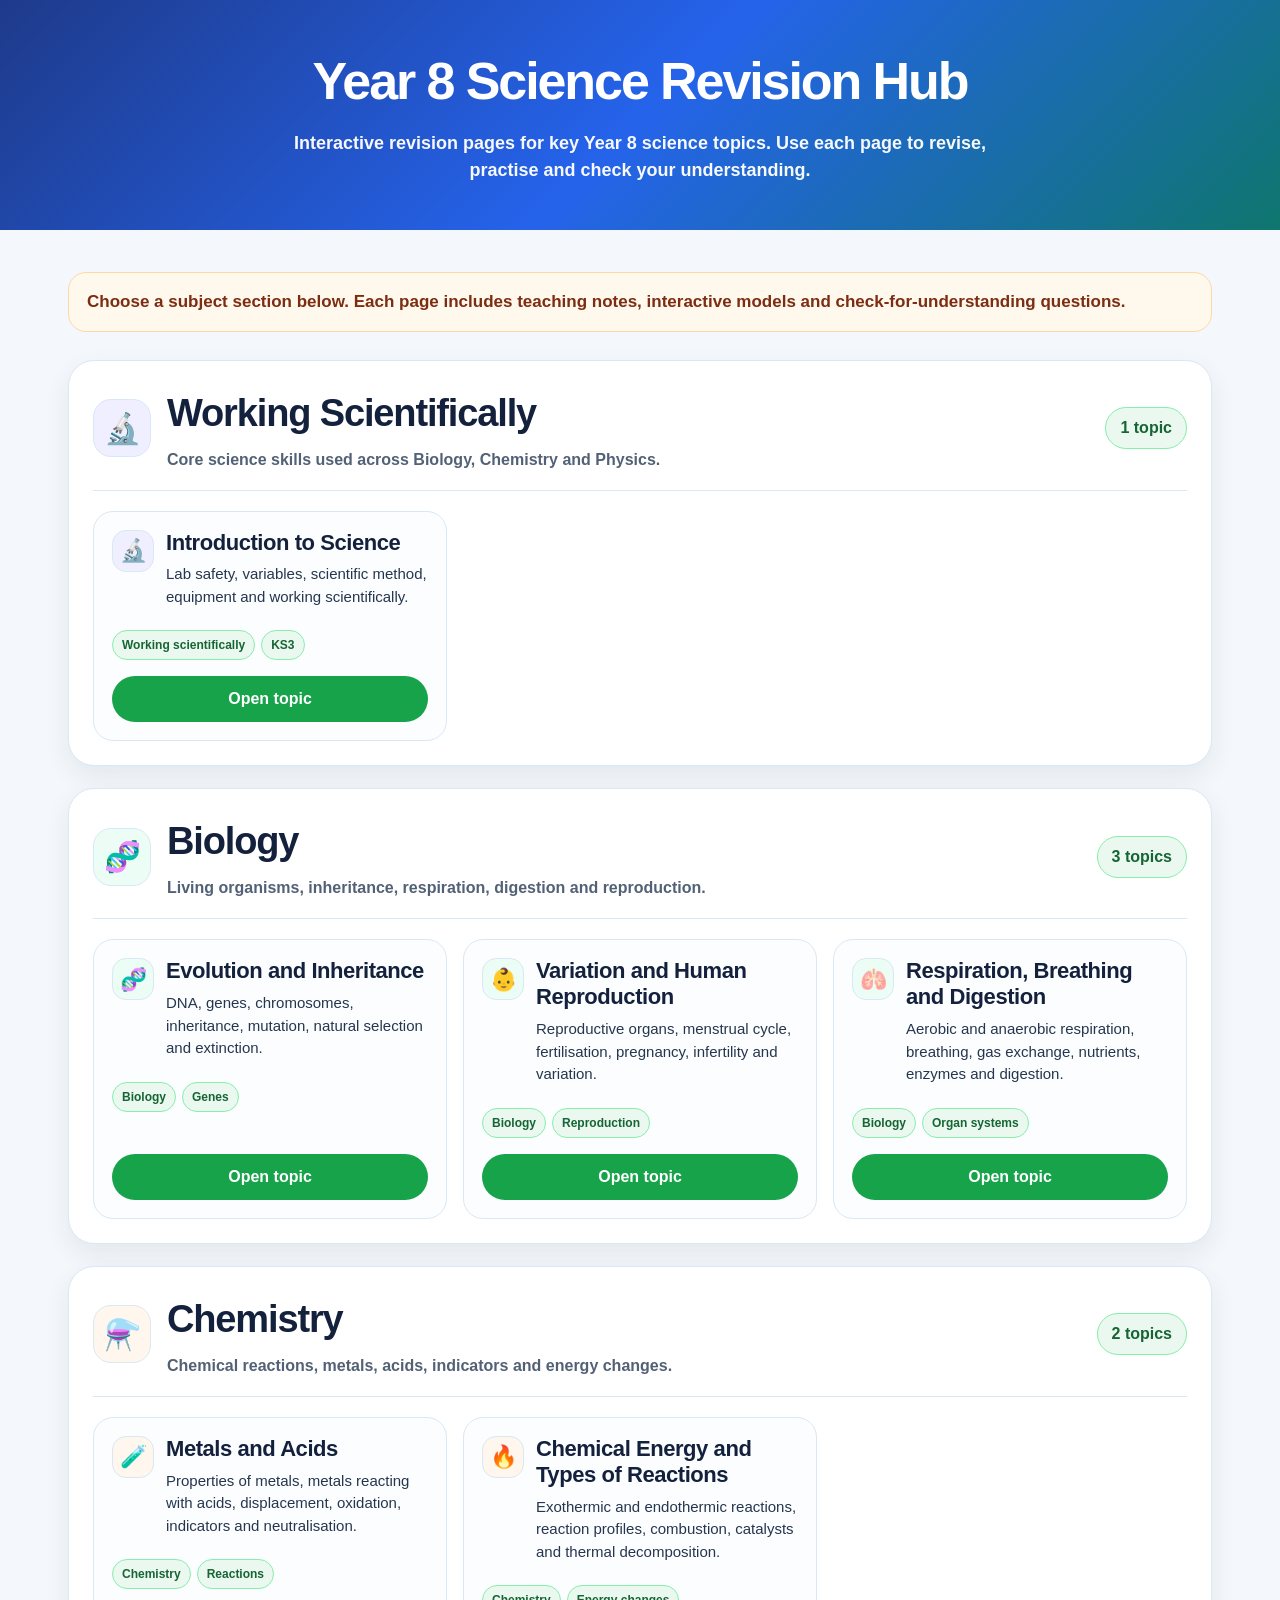
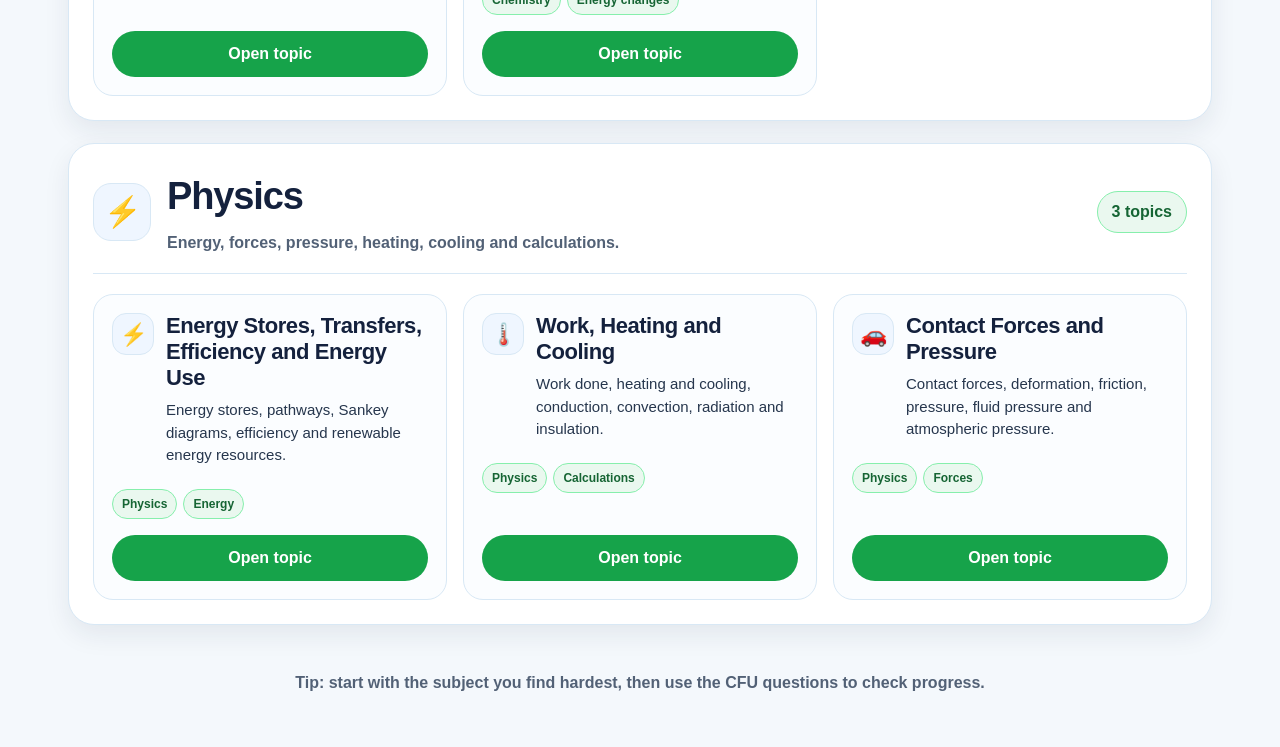
==== commit e058f9bd: "Add files via upload" ====
--- a/index.html
+++ b/index.html
@@ -2,384 +2,410 @@
 <html lang="en">
 <head>
 <meta charset="UTF-8">
-<meta name="viewport" content="width=device-width, initial-scale=1.0">
+<meta name="viewport" content="width=device-width,initial-scale=1.0">
 <title>Year 8 Science Revision Hub</title>
 <style>
+:root{
+  --bg:#f4f8fc;
+  --panel:#ffffff;
+  --ink:#14213d;
+  --muted:#526176;
+  --line:#d8e8f5;
+  --blue:#2563eb;
+  --blue-soft:#eaf2ff;
+  --green:#16a34a;
+  --green-soft:#eaf8ef;
+  --purple:#6d5dfc;
+  --purple-soft:#f0efff;
+  --orange:#d97706;
+  --orange-soft:#fff4e5;
+  --shadow:0 10px 26px rgba(20,33,61,.08);
+}
 *{box-sizing:border-box}
 body{
   margin:0;
   font-family:Arial,Helvetica,sans-serif;
-  background:#eef6ff;
-  color:#102033;
+  background:var(--bg);
+  color:var(--ink);
   line-height:1.5;
 }
 .hero{
-  background:linear-gradient(135deg,#10133f,#2563eb,#16a34a);
+  background:linear-gradient(135deg,#1e3a8a,#2563eb,#0f766e);
   color:white;
-  padding:54px 20px 48px;
+  padding:42px 20px 46px;
   text-align:center;
 }
+.hero-inner{
+  max-width:980px;
+  margin:0 auto;
+}
 .hero h1{
-  font-size:48px;
   margin:0 0 10px;
-  letter-spacing:.2px;
+  font-size:clamp(32px,5vw,52px);
+  letter-spacing:-.04em;
 }
 .hero p{
-  max-width:860px;
+  max-width:760px;
   margin:0 auto;
-  font-size:19px;
+  font-size:18px;
+  font-weight:700;
+  opacity:.96;
+}
+main{
+  max-width:1180px;
+  margin:0 auto;
+  padding:28px 18px 52px;
+}
+.notice{
+  background:#fff8ed;
+  border:1px solid #ffd7a3;
+  color:#7c2d12;
+  border-radius:18px;
+  padding:16px 18px;
+  font-size:17px;
   font-weight:800;
-}
-.wrap{
-  max-width:1220px;
-  margin:26px auto;
-  padding:0 18px 40px;
-}
-.notice{
-  background:#fff7ed;
-  border:2px solid #fed7aa;
-  border-radius:20px;
-  padding:18px 20px;
-  color:#7c2d12;
-  font-weight:900;
-  margin-bottom:24px;
-}
-.subject{
-  margin:28px 0 34px;
-  border-radius:28px;
-  padding:22px;
-  border:3px solid #d7ecff;
-  background:white;
-  box-shadow:0 14px 30px rgba(20,30,70,.10);
-}
-.subject-head{
+  margin:14px 0 28px;
+}
+.section{
+  background:var(--panel);
+  border:1px solid var(--line);
+  border-radius:26px;
+  box-shadow:var(--shadow);
+  padding:24px;
+  margin:22px 0;
+}
+.section-header{
+  display:grid;
+  grid-template-columns:auto 1fr auto;
+  gap:16px;
+  align-items:center;
+  padding-bottom:18px;
+  border-bottom:1px solid var(--line);
+}
+.icon{
+  width:58px;
+  height:58px;
+  border-radius:18px;
   display:flex;
   align-items:center;
-  justify-content:space-between;
-  gap:16px;
-  padding:6px 4px 18px;
-  border-bottom:2px solid #e5f3ff;
-  margin-bottom:18px;
-}
-.subject-title{
-  display:flex;
-  align-items:center;
-  gap:14px;
-}
-.subject-icon{
-  width:64px;
-  height:64px;
-  border-radius:22px;
-  display:grid;
-  place-items:center;
-  font-size:34px;
-  border:2px solid #d7ecff;
-  background:#eef6ff;
-}
-.subject h2{
-  color:#172554;
-  font-size:34px;
+  justify-content:center;
+  font-size:30px;
+  background:var(--blue-soft);
+  border:1px solid var(--line);
+}
+.section h2{
   margin:0;
-}
-.subject p.sub{
-  margin:4px 0 0;
-  color:#475569;
-  font-weight:800;
+  font-size:clamp(26px,3vw,38px);
+  letter-spacing:-.03em;
+}
+.section p{
+  margin:6px 0 0;
+  color:var(--muted);
+  font-weight:700;
 }
 .count{
-  background:#ecfdf5;
-  border:2px solid #86efac;
+  background:var(--green-soft);
   color:#166534;
-  padding:8px 12px;
+  border:1px solid #86efac;
   border-radius:999px;
+  padding:8px 14px;
   font-weight:900;
   white-space:nowrap;
 }
-.grid{
+.topic-grid{
   display:grid;
-  grid-template-columns:repeat(3,1fr);
-  gap:18px;
+  grid-template-columns:repeat(3,minmax(0,1fr));
+  gap:16px;
+  margin-top:20px;
 }
 .card{
-  background:#f8fbff;
-  border:2px solid #d7ecff;
-  border-radius:24px;
-  padding:20px;
-  min-height:220px;
+  background:#fbfdff;
+  border:1px solid var(--line);
+  border-radius:20px;
+  padding:18px;
+  min-height:210px;
   display:flex;
   flex-direction:column;
   justify-content:space-between;
+  transition:transform .15s ease, box-shadow .15s ease, border-color .15s ease;
 }
 .card:hover{
-  transform:translateY(-3px);
-  transition:.2s;
-  box-shadow:0 16px 30px rgba(20,30,70,.15);
-}
-.topic-top{
+  transform:translateY(-2px);
+  box-shadow:0 12px 24px rgba(20,33,61,.10);
+  border-color:#b9d8f0;
+}
+.card-top{
   display:flex;
   gap:12px;
   align-items:flex-start;
 }
-.icon{
-  min-width:48px;
-  width:48px;
-  height:48px;
-  border-radius:16px;
-  display:grid;
-  place-items:center;
-  font-size:26px;
-  background:white;
-  border:2px solid #d7ecff;
+.mini-icon{
+  width:42px;
+  height:42px;
+  border-radius:14px;
+  display:flex;
+  align-items:center;
+  justify-content:center;
+  font-size:22px;
+  background:#eef6ff;
+  border:1px solid var(--line);
+  flex:0 0 auto;
 }
 .card h3{
   margin:0 0 8px;
-  color:#172554;
-  font-size:23px;
-}
-.card p{
-  margin:0 0 14px;
+  font-size:22px;
+  line-height:1.18;
+  letter-spacing:-.02em;
+}
+.card .desc{
+  color:#26364d;
   font-size:15px;
-}
-.meta{
+  font-weight:500;
+  margin:0 0 12px;
+}
+.tags{
   display:flex;
-  gap:8px;
   flex-wrap:wrap;
-  margin:12px 0;
+  gap:6px;
+  margin:10px 0 16px;
 }
 .tag{
-  background:#ecfdf5;
+  border:1px solid #86efac;
+  background:var(--green-soft);
   color:#166534;
-  border:1px solid #86efac;
   border-radius:999px;
   padding:5px 9px;
   font-size:12px;
+  font-weight:800;
+}
+.open{
+  display:block;
+  text-align:center;
+  background:#16a34a;
+  color:white;
+  text-decoration:none;
+  border-radius:999px;
+  padding:11px 14px;
   font-weight:900;
 }
-a.button{
-  display:block;
-  text-decoration:none;
-  background:#22c55e;
-  color:white;
-  font-weight:900;
-  padding:12px 16px;
-  border-radius:999px;
+.open:hover{background:#15803d}
+.section.bio .icon,.section.bio .mini-icon{background:#ecfdf5}
+.section.chem .icon,.section.chem .mini-icon{background:#fff7ed}
+.section.phys .icon,.section.phys .mini-icon{background:#eff6ff}
+.section.skills .icon,.section.skills .mini-icon{background:#f0efff}
+.footer-note{
   text-align:center;
-  margin-top:10px;
-}
-a.button:hover{background:#16a34a}
-.physics{border-top:8px solid #38bdf8}
-.chemistry{border-top:8px solid #f59e0b}
-.biology{border-top:8px solid #22c55e}
-.working{border-top:8px solid #7c3aed}
-.footer{
-  text-align:center;
-  color:#475569;
-  font-weight:800;
-  padding:26px;
-}
-@media(max-width:1000px){.grid{grid-template-columns:repeat(2,1fr)}.hero h1{font-size:38px}.subject h2{font-size:30px}}
-@media(max-width:680px){
-  .grid{grid-template-columns:1fr}
-  .hero h1{font-size:32px}
-  .hero p{font-size:16px}
-  .subject-head{align-items:flex-start;flex-direction:column}
+  color:var(--muted);
+  font-weight:700;
+  padding:24px 0 0;
+}
+@media(max-width:920px){
+  .topic-grid{grid-template-columns:1fr 1fr}
+}
+@media(max-width:640px){
+  main{padding:22px 12px 40px}
+  .section{padding:18px}
+  .section-header{grid-template-columns:auto 1fr}
+  .count{grid-column:1 / -1; justify-self:start}
+  .topic-grid{grid-template-columns:1fr}
+  .hero{padding:34px 16px 38px}
 }
 </style>
 </head>
 <body>
 <header class="hero">
-  <h1>Year 8 Science Revision Hub</h1>
-  <p>Choose a subject area, then open a topic. Each page includes teaching notes, interactive models and check-for-understanding questions.</p>
+  <div class="hero-inner">
+    <h1>Year 8 Science Revision Hub</h1>
+    <p>Interactive revision pages for key Year 8 science topics. Use each page to revise, practise and check your understanding.</p>
+  </div>
 </header>
 
-<main class="wrap">
-  <div class="notice">
-    Topics are now separated by subject so students can revise Biology, Chemistry and Physics more clearly.
-  </div>
-
-  <section class="subject working">
-    <div class="subject-head">
-      <div class="subject-title">
-        <div class="subject-icon">🔬</div>
-        <div>
-          <h2>Working Scientifically</h2>
-          <p class="sub">Core science skills used across Biology, Chemistry and Physics.</p>
-        </div>
+<main>
+  <div class="notice">Choose a subject section below. Each page includes teaching notes, interactive models and check-for-understanding questions.</div>
+
+  <section class="section skills">
+    <div class="section-header">
+      <div class="icon">🔬</div>
+      <div>
+        <h2>Working Scientifically</h2>
+        <p>Core science skills used across Biology, Chemistry and Physics.</p>
       </div>
       <div class="count">1 topic</div>
     </div>
-    <div class="grid">
-      <article class="card">
-        <div>
-          <div class="topic-top">
-            <div class="icon">🔬</div>
+    <div class="topic-grid">
+
+      <article class="card">
+        <div>
+          <div class="card-top">
+            <div class="mini-icon">🔬</div>
             <div>
               <h3>Introduction to Science</h3>
-              <p>Lab safety, variables, scientific method, equipment and working scientifically.</p>
-              <div class="meta"><span class="tag">Variables</span><span class="tag">Safety</span><span class="tag">Equipment</span></div>
-            </div>
-          </div>
-        </div>
-        <a class="button" href="introduction-science.html">Open topic</a>
-      </article>
+              <p class="desc">Lab safety, variables, scientific method, equipment and working scientifically.</p>
+            </div>
+          </div>
+          <div class="tags"><span class="tag">Working scientifically</span><span class="tag">KS3</span></div>
+        </div>
+        <a class="open" href="introduction-science.html">Open topic</a>
+      </article>
+
     </div>
   </section>
 
-  <section class="subject physics">
-    <div class="subject-head">
-      <div class="subject-title">
-        <div class="subject-icon">⚡</div>
-        <div>
-          <h2>Physics</h2>
-          <p class="sub">Energy, forces, pressure, heating and cooling.</p>
-        </div>
+  <section class="section bio">
+    <div class="section-header">
+      <div class="icon">🧬</div>
+      <div>
+        <h2>Biology</h2>
+        <p>Living organisms, inheritance, respiration, digestion and reproduction.</p>
       </div>
       <div class="count">3 topics</div>
     </div>
-    <div class="grid">
-      <article class="card">
-        <div>
-          <div class="topic-top">
-            <div class="icon">⚡</div>
-            <div>
-              <h3>Energy Stores, Transfers, Efficiency and Energy Use</h3>
-              <p>Energy stores, pathways, Sankey diagrams, efficiency and energy resources.</p>
-              <div class="meta"><span class="tag">Energy stores</span><span class="tag">Efficiency</span></div>
-            </div>
-          </div>
-        </div>
-        <a class="button" href="energy-transfer.html">Open topic</a>
-      </article>
-
-      <article class="card">
-        <div>
-          <div class="topic-top">
-            <div class="icon">🔥</div>
-            <div>
-              <h3>Work, Heating & Cooling</h3>
-              <p>Work done, heating and cooling, conduction, convection, radiation and insulation.</p>
-              <div class="meta"><span class="tag">Work done</span><span class="tag">Heat transfer</span></div>
-            </div>
-          </div>
-        </div>
-        <a class="button" href="work-heating-cooling.html">Open topic</a>
-      </article>
-
-      <article class="card">
-        <div>
-          <div class="topic-top">
-            <div class="icon">🚗</div>
-            <div>
-              <h3>Contact Forces and Pressure</h3>
-              <p>Contact forces, deformation, friction, pressure, fluid pressure and atmospheric pressure.</p>
-              <div class="meta"><span class="tag">Forces</span><span class="tag">Pressure</span></div>
-            </div>
-          </div>
-        </div>
-        <a class="button" href="forces-pressure.html">Open topic</a>
-      </article>
+    <div class="topic-grid">
+
+      <article class="card">
+        <div>
+          <div class="card-top">
+            <div class="mini-icon">🧬</div>
+            <div>
+              <h3>Evolution and Inheritance</h3>
+              <p class="desc">DNA, genes, chromosomes, inheritance, mutation, natural selection and extinction.</p>
+            </div>
+          </div>
+          <div class="tags"><span class="tag">Biology</span><span class="tag">Genes</span></div>
+        </div>
+        <a class="open" href="evolution-inheritance.html">Open topic</a>
+      </article>
+
+      <article class="card">
+        <div>
+          <div class="card-top">
+            <div class="mini-icon">👶</div>
+            <div>
+              <h3>Variation and Human Reproduction</h3>
+              <p class="desc">Reproductive organs, menstrual cycle, fertilisation, pregnancy, infertility and variation.</p>
+            </div>
+          </div>
+          <div class="tags"><span class="tag">Biology</span><span class="tag">Reproduction</span></div>
+        </div>
+        <a class="open" href="variation-human-reproduction.html">Open topic</a>
+      </article>
+
+      <article class="card">
+        <div>
+          <div class="card-top">
+            <div class="mini-icon">🫁</div>
+            <div>
+              <h3>Respiration, Breathing and Digestion</h3>
+              <p class="desc">Aerobic and anaerobic respiration, breathing, gas exchange, nutrients, enzymes and digestion.</p>
+            </div>
+          </div>
+          <div class="tags"><span class="tag">Biology</span><span class="tag">Organ systems</span></div>
+        </div>
+        <a class="open" href="respiration-breathing-digestion.html">Open topic</a>
+      </article>
+
     </div>
   </section>
 
-  <section class="subject chemistry">
-    <div class="subject-head">
-      <div class="subject-title">
-        <div class="subject-icon">🧪</div>
-        <div>
-          <h2>Chemistry</h2>
-          <p class="sub">Reactions, acids, metals, indicators and energy changes.</p>
-        </div>
+  <section class="section chem">
+    <div class="section-header">
+      <div class="icon">⚗️</div>
+      <div>
+        <h2>Chemistry</h2>
+        <p>Chemical reactions, metals, acids, indicators and energy changes.</p>
       </div>
       <div class="count">2 topics</div>
     </div>
-    <div class="grid">
-      <article class="card">
-        <div>
-          <div class="topic-top">
-            <div class="icon">🧪</div>
+    <div class="topic-grid">
+
+      <article class="card">
+        <div>
+          <div class="card-top">
+            <div class="mini-icon">🧪</div>
             <div>
               <h3>Metals and Acids</h3>
-              <p>Properties of metals, metals reacting with acids, displacement, oxidation, indicators and neutralisation.</p>
-              <div class="meta"><span class="tag">Acids</span><span class="tag">Displacement</span><span class="tag">Indicators</span></div>
-            </div>
-          </div>
-        </div>
-        <a class="button" href="metals-acids.html">Open topic</a>
-      </article>
-
-      <article class="card">
-        <div>
-          <div class="topic-top">
-            <div class="icon">💥</div>
+              <p class="desc">Properties of metals, metals reacting with acids, displacement, oxidation, indicators and neutralisation.</p>
+            </div>
+          </div>
+          <div class="tags"><span class="tag">Chemistry</span><span class="tag">Reactions</span></div>
+        </div>
+        <a class="open" href="metals-acids.html">Open topic</a>
+      </article>
+
+      <article class="card">
+        <div>
+          <div class="card-top">
+            <div class="mini-icon">🔥</div>
             <div>
               <h3>Chemical Energy and Types of Reactions</h3>
-              <p>Exothermic and endothermic reactions, reaction profiles, combustion, catalysts and thermal decomposition.</p>
-              <div class="meta"><span class="tag">Energy changes</span><span class="tag">Combustion</span><span class="tag">Catalysts</span></div>
-            </div>
-          </div>
-        </div>
-        <a class="button" href="chemical-energy-reactions.html">Open topic</a>
-      </article>
+              <p class="desc">Exothermic and endothermic reactions, reaction profiles, combustion, catalysts and thermal decomposition.</p>
+            </div>
+          </div>
+          <div class="tags"><span class="tag">Chemistry</span><span class="tag">Energy changes</span></div>
+        </div>
+        <a class="open" href="chemical-energy-reactions.html">Open topic</a>
+      </article>
+
     </div>
   </section>
 
-  <section class="subject biology">
-    <div class="subject-head">
-      <div class="subject-title">
-        <div class="subject-icon">🧬</div>
-        <div>
-          <h2>Biology</h2>
-          <p class="sub">Genes, organisms, respiration, digestion and reproduction.</p>
-        </div>
+  <section class="section phys">
+    <div class="section-header">
+      <div class="icon">⚡</div>
+      <div>
+        <h2>Physics</h2>
+        <p>Energy, forces, pressure, heating, cooling and calculations.</p>
       </div>
       <div class="count">3 topics</div>
     </div>
-    <div class="grid">
-      <article class="card">
-        <div>
-          <div class="topic-top">
-            <div class="icon">🧬</div>
-            <div>
-              <h3>Evolution and Inheritance</h3>
-              <p>Adaptations, natural selection, fossils, inheritance and survival.</p>
-              <div class="meta"><span class="tag">Evolution</span><span class="tag">Inheritance</span></div>
-            </div>
-          </div>
-        </div>
-        <a class="button" href="evolution-inheritance.html">Open topic</a>
-      </article>
-
-      <article class="card">
-        <div>
-          <div class="topic-top">
-            <div class="icon">🧫</div>
-            <div>
-              <h3>Variation and Human Reproduction</h3>
-              <p>Variation, puberty, fertilisation, reproductive systems and inherited features.</p>
-              <div class="meta"><span class="tag">Variation</span><span class="tag">Reproduction</span></div>
-            </div>
-          </div>
-        </div>
-        <a class="button" href="variation-human-reproduction.html">Open topic</a>
-      </article>
-
-      <article class="card">
-        <div>
-          <div class="topic-top">
-            <div class="icon">🫁</div>
-            <div>
-              <h3>Respiration, Breathing & Digestion</h3>
-              <p>Aerobic and anaerobic respiration, breathing, gas exchange, nutrients, enzymes, digestion and food tests.</p>
-              <div class="meta"><span class="tag">Respiration</span><span class="tag">Gas exchange</span><span class="tag">Digestion</span></div>
-            </div>
-          </div>
-        </div>
-        <a class="button" href="respiration-breathing-digestion.html">Open topic</a>
-      </article>
+    <div class="topic-grid">
+
+      <article class="card">
+        <div>
+          <div class="card-top">
+            <div class="mini-icon">⚡</div>
+            <div>
+              <h3>Energy Stores, Transfers, Efficiency and Energy Use</h3>
+              <p class="desc">Energy stores, pathways, Sankey diagrams, efficiency and renewable energy resources.</p>
+            </div>
+          </div>
+          <div class="tags"><span class="tag">Physics</span><span class="tag">Energy</span></div>
+        </div>
+        <a class="open" href="energy-transfer.html">Open topic</a>
+      </article>
+
+      <article class="card">
+        <div>
+          <div class="card-top">
+            <div class="mini-icon">🌡️</div>
+            <div>
+              <h3>Work, Heating and Cooling</h3>
+              <p class="desc">Work done, heating and cooling, conduction, convection, radiation and insulation.</p>
+            </div>
+          </div>
+          <div class="tags"><span class="tag">Physics</span><span class="tag">Calculations</span></div>
+        </div>
+        <a class="open" href="work-heating-cooling.html">Open topic</a>
+      </article>
+
+      <article class="card">
+        <div>
+          <div class="card-top">
+            <div class="mini-icon">🚗</div>
+            <div>
+              <h3>Contact Forces and Pressure</h3>
+              <p class="desc">Contact forces, deformation, friction, pressure, fluid pressure and atmospheric pressure.</p>
+            </div>
+          </div>
+          <div class="tags"><span class="tag">Physics</span><span class="tag">Forces</span></div>
+        </div>
+        <a class="open" href="forces-pressure.html">Open topic</a>
+      </article>
+
     </div>
   </section>
+
+  <div class="footer-note">Tip: start with the subject you find hardest, then use the CFU questions to check progress.</div>
 </main>
-
-<footer class="footer">Year 8 Science Revision Hub</footer>
 </body>
 </html>
